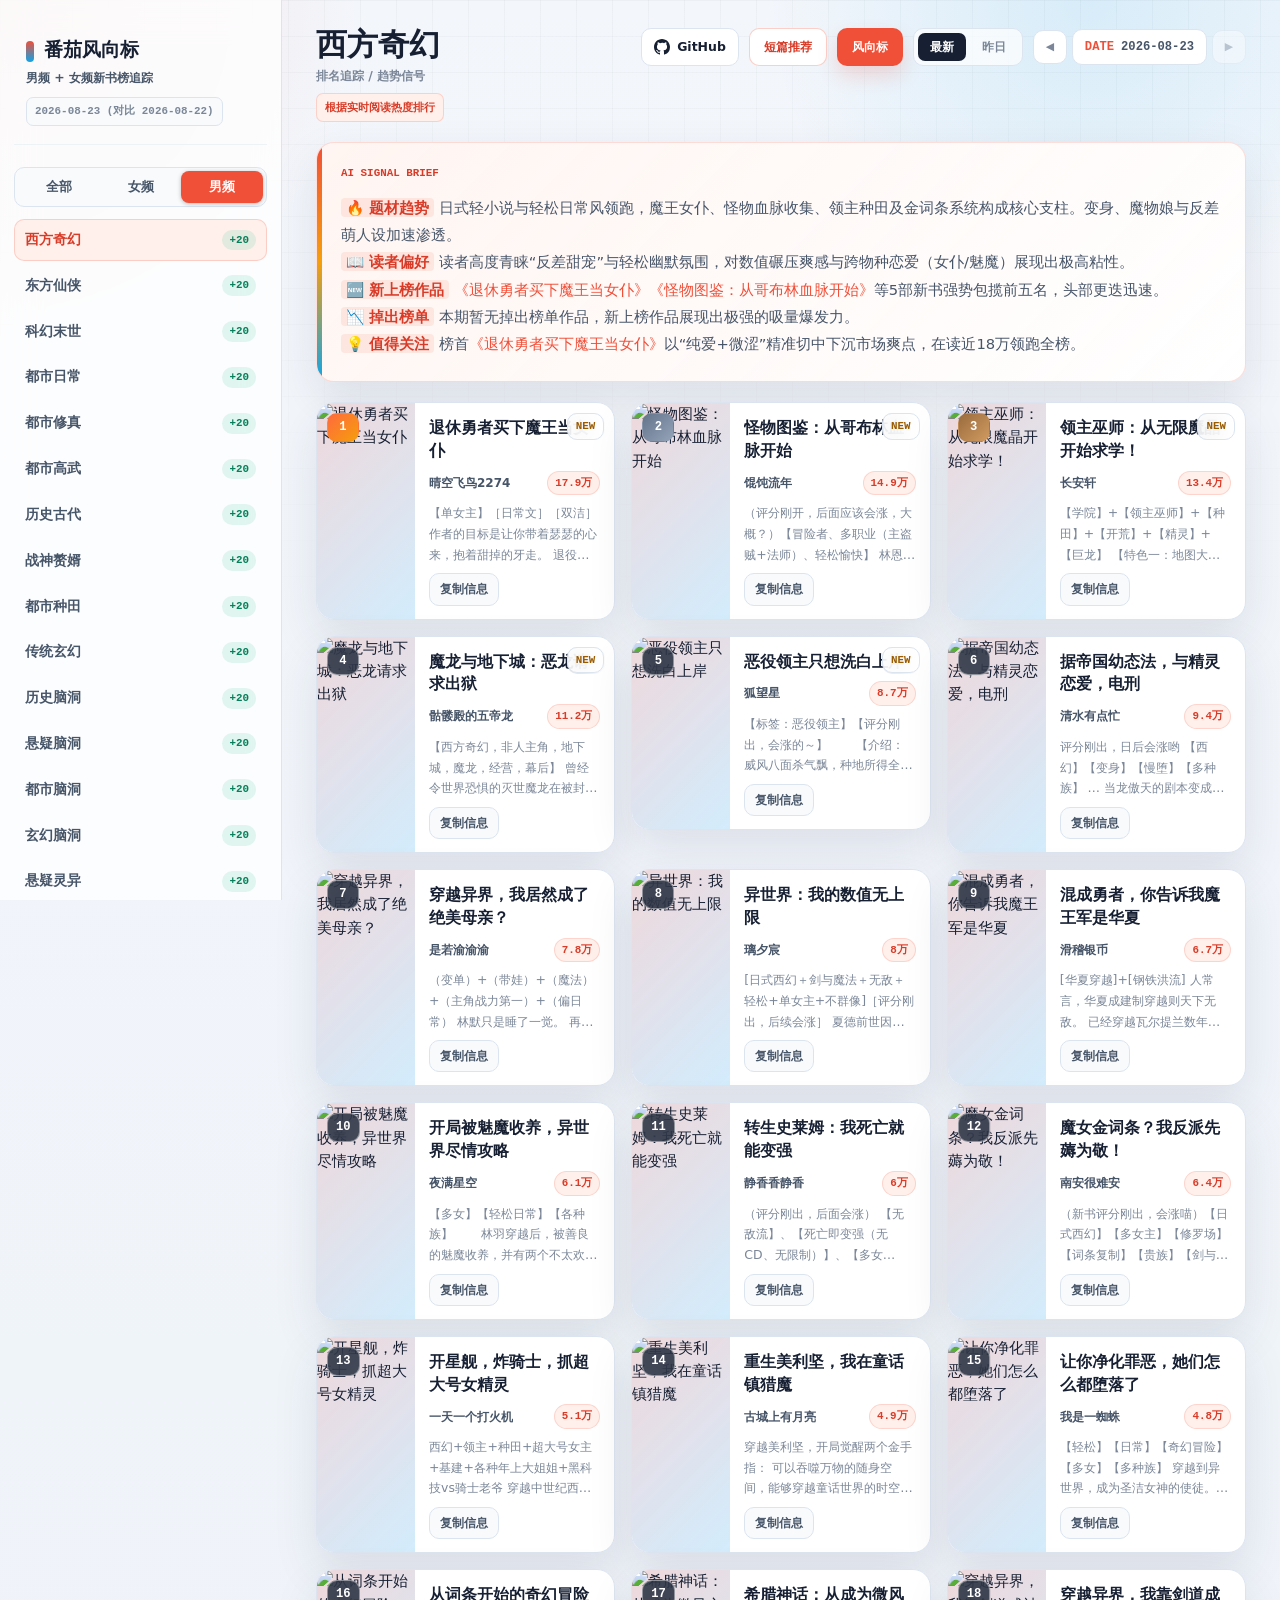
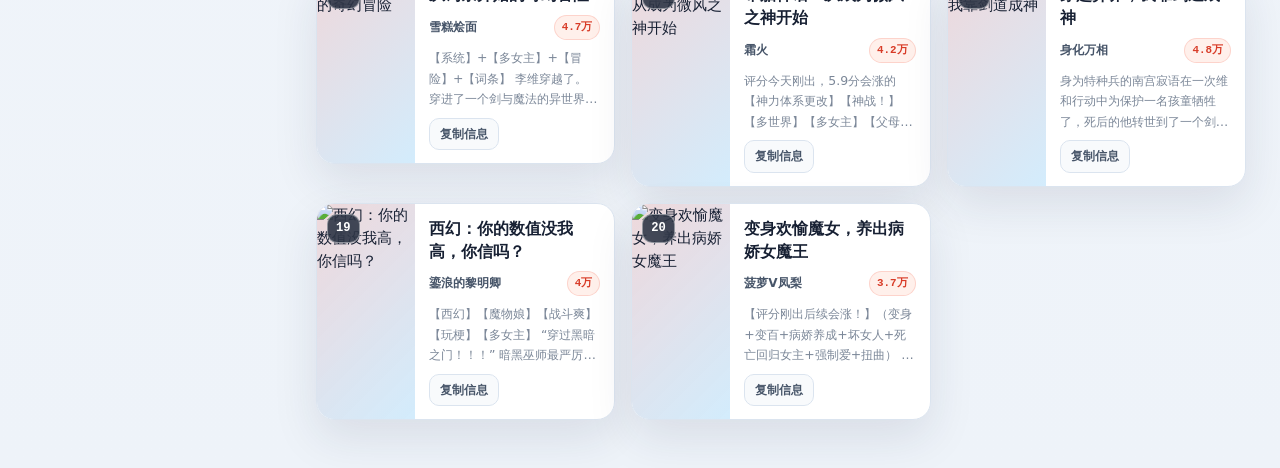
==== index.html @ 1c97d291 "feat: 默认显示男频 + 短篇代理模板 - app.js/trend.js 默认频道从'all'改为'male' - index.html/trend.html 频道按钮默认选中男频 - shor" ====
<!DOCTYPE html>
<html lang="zh-CN">
<head>
    <meta charset="UTF-8">
    <meta name="viewport" content="width=device-width, initial-scale=1.0">
    <title>番茄新书榜 · 风向标 | 每日男频+女频趋势追踪</title>
    <link rel="stylesheet" href="css/style.css">
    <meta name="description" content="番茄小说男频+女频新书榜趋势分析与风向标">
</head>
<body>
    <div class="app-container">
        <!-- 侧边栏 -->
        <aside class="sidebar" id="sidebar">
            <div class="sidebar-header">
                <h1>番茄风向标</h1>
                <p class="sidebar-subtitle">男频 + 女频新书榜追踪</p>
                <p id="update-date" class="update-date">加载中...</p>
            </div>
            <div class="channel-switcher" id="channel-switcher">
                <button class="channel-btn" data-channel="all">全部</button>
                <button class="channel-btn" data-channel="female">女频</button>
                <button class="channel-btn active" data-channel="male">男频</button>
            </div>
            <nav class="category-nav">
                <ul id="category-list">
                    <li class="loading-item">加载中...</li>
                </ul>
            </nav>
        </aside>

        <!-- 主内容区 -->
        <main class="main-content">
            <header class="main-header">
                <button class="mobile-menu-btn" id="mobile-menu-btn" aria-label="菜单">☰</button>
                <div class="header-left">
                    <h2 id="current-category-title">全部分类</h2>
                    <span class="ranking-basis-tag">根据实时阅读热度排行</span>
                </div>
                <div class="header-right">
                    <a class="github-link-btn" href="https://github.com/wen1701/FanqieRankTracker" target="_blank" rel="noopener noreferrer" aria-label="打开 GitHub 仓库">
                        <svg viewBox="0 0 16 16" aria-hidden="true" focusable="false">
                            <path d="M8 0C3.58 0 0 3.58 0 8c0 3.54 2.29 6.53 5.47 7.59.4.07.55-.17.55-.38 0-.19-.01-.82-.01-1.49-2.01.37-2.53-.49-2.69-.94-.09-.23-.48-.94-.82-1.13-.28-.15-.68-.52-.01-.53.63-.01 1.08.58 1.23.82.72 1.21 1.87.87 2.33.66.07-.52.28-.87.51-1.07-1.78-.2-3.64-.89-3.64-3.95 0-.87.31-1.59.82-2.15-.08-.2-.36-1.02.08-2.12 0 0 .67-.21 2.2.82A7.65 7.65 0 0 1 8 3.87c.68 0 1.36.09 2 .26 1.53-1.04 2.2-.82 2.2-.82.44 1.1.16 1.92.08 2.12.51.56.82 1.27.82 2.15 0 3.07-1.87 3.75-3.65 3.95.29.25.54.73.54 1.48 0 1.07-.01 1.93-.01 2.2 0 .21.15.46.55.38A8.013 8.013 0 0 0 16 8c0-4.42-3.58-8-8-8Z"/>
                        </svg>
                        <span>GitHub</span>
                    </a>
                    <a class="shorts-link-btn" href="shorts.html">短篇推荐</a>
                    <a class="trend-link-btn" href="trend.html">风向标</a>
                    <div class="date-presets" id="date-presets">
                        <button class="preset-btn active" data-preset="latest">最新</button>
                        <button class="preset-btn" data-preset="yesterday">昨日</button>
                    </div>
                    <div class="date-picker-wrap">
                        <button class="date-nav-btn" id="date-prev" aria-label="前一天" title="前一天">◀</button>
                        <button class="date-picker-btn" id="date-picker-btn">
                            <span class="date-icon">DATE</span>
                            <span id="date-display">加载中...</span>
                        </button>
                        <button class="date-nav-btn" id="date-next" aria-label="后一天" title="后一天">▶</button>
                        <input type="date" id="date-input" class="date-input-hidden">
                    </div>
                </div>
            </header>

            <!-- 风向标区域 -->
            <section class="trend-panel" id="trend-panel">
                <div class="trend-ai" id="trend-ai">
                    <div class="ai-label">AI Signal Brief</div>
                    <div class="ai-content" id="ai-content"></div>
                </div>
            </section>

            <!-- 书籍瀑布流 -->
            <section class="books-waterfall" id="books-waterfall">
                <!-- 书籍卡片由 JS 动态渲染 -->
            </section>
        </main>
    </div>

    <script src="js/app.js"></script>
</body>
</html>
---- css/style.css ----
/* ============================================================
   Fanqie Rank Tracker - Tomato Signal Dashboard
   Based on Open Design "dashboard": compact cards, cool surfaces,
   status-first information design. Adapted with Fanqie tomato red
   and readable Chinese data typography.
   ============================================================ */

:root {
    --bg: #f3f6fb;
    --bg-strong: #e8eef7;
    --surface: #ffffff;
    --surface-soft: #f8fafc;
    --surface-tint: #fff4f0;
    --surface-cool: #eef6ff;
    --panel: rgba(255, 255, 255, 0.86);
    --panel-solid: #ffffff;
    --border: #dbe4ef;
    --border-soft: #edf2f7;
    --border-strong: #c8d4e3;

    --text-primary: #172033;
    --text-secondary: #475569;
    --text-muted: #7b8798;
    --text-faint: #a8b3c3;

    --accent: #f04f38;
    --accent-strong: #d83b27;
    --accent-soft: rgba(240, 79, 56, 0.1);
    --accent-wash: #fff0eb;
    --accent-on: #ffffff;

    --info: #0ea5e9;
    --info-soft: rgba(14, 165, 233, 0.1);
    --green: #10b981;
    --green-soft: rgba(16, 185, 129, 0.12);
    --red: #ef4444;
    --red-soft: rgba(239, 68, 68, 0.1);
    --amber: #f59e0b;
    --amber-soft: rgba(245, 158, 11, 0.13);
    --purple: #7c3aed;

    --shadow-card: 0 18px 46px rgba(25, 39, 64, 0.1);
    --shadow-hover: 0 22px 54px rgba(25, 39, 64, 0.16);
    --ring: 0 0 0 4px rgba(240, 79, 56, 0.14);

    --radius-xl: 18px;
    --radius-lg: 14px;
    --radius-md: 10px;
    --radius-sm: 7px;
    --radius-pill: 999px;

    --sidebar-w: 282px;
    --font-display: Inter, "PingFang SC", "Microsoft YaHei", system-ui, sans-serif;
    --font-body: Inter, "PingFang SC", "Microsoft YaHei", system-ui, sans-serif;
    --font-mono: "IBM Plex Mono", "SFMono-Regular", Consolas, ui-monospace, monospace;
}

* {
    box-sizing: border-box;
    margin: 0;
    padding: 0;
}

html {
    color-scheme: light;
}

body {
    min-height: 100vh;
    background:
        radial-gradient(circle at top left, rgba(240, 79, 56, 0.12), transparent 360px),
        radial-gradient(circle at 85% 0, rgba(14, 165, 233, 0.12), transparent 320px),
        linear-gradient(180deg, var(--bg) 0%, #eef3f9 100%);
    color: var(--text-primary);
    font-family: var(--font-body);
    font-size: 15px;
    line-height: 1.55;
    overflow-x: hidden;
    -webkit-font-smoothing: antialiased;
    text-rendering: optimizeLegibility;
}

body::before {
    content: "";
    position: fixed;
    inset: 0;
    pointer-events: none;
    background-image:
        linear-gradient(rgba(23, 32, 51, 0.035) 1px, transparent 1px),
        linear-gradient(90deg, rgba(23, 32, 51, 0.035) 1px, transparent 1px);
    background-size: 36px 36px;
    mask-image: linear-gradient(180deg, rgba(0, 0, 0, 0.85), transparent 70%);
    z-index: -1;
}

button,
select,
input {
    font: inherit;
}

button,
a,
select {
    -webkit-tap-highlight-color: transparent;
}

button:focus-visible,
a:focus-visible,
select:focus-visible,
input:focus-visible {
    outline: none;
    box-shadow: var(--ring);
}

::selection {
    background: rgba(240, 79, 56, 0.2);
    color: var(--text-primary);
}

::-webkit-scrollbar {
    width: 10px;
    height: 10px;
}

::-webkit-scrollbar-track {
    background: transparent;
}

::-webkit-scrollbar-thumb {
    background: #cbd6e4;
    border: 3px solid transparent;
    border-radius: var(--radius-pill);
    background-clip: content-box;
}

::-webkit-scrollbar-thumb:hover {
    background: #aebbd0;
    border: 3px solid transparent;
    background-clip: content-box;
}

.app-container {
    display: flex;
    min-height: 100vh;
}

/* ===== Sidebar ===== */
.sidebar {
    width: var(--sidebar-w);
    flex-shrink: 0;
    position: sticky;
    top: 0;
    z-index: 100;
    height: 100vh;
    padding: 24px 14px;
    overflow-y: auto;
    background: rgba(255, 255, 255, 0.78);
    border-right: 1px solid var(--border);
    backdrop-filter: blur(18px);
    -webkit-backdrop-filter: blur(18px);
    transition: transform 0.22s cubic-bezier(0.2, 0, 0, 1);
}

.sidebar-header {
    margin-bottom: 22px;
    padding: 14px 12px 18px;
    border-bottom: 1px solid var(--border-soft);
}

.sidebar-header h1 {
    position: relative;
    padding-left: 18px;
    color: var(--text-primary);
    font-family: var(--font-display);
    font-size: 1.2rem;
    font-weight: 760;
    line-height: 1.2;
}

.sidebar-header h1::before {
    content: "";
    position: absolute;
    left: 0;
    top: 0.18em;
    width: 8px;
    height: 1.05em;
    border-radius: var(--radius-pill);
    background: linear-gradient(180deg, var(--accent), var(--info));
}

.sidebar-subtitle {
    margin-top: 7px;
    color: var(--text-secondary);
    font-size: 0.78rem;
    font-weight: 650;
}

.update-date {
    display: inline-flex;
    margin-top: 10px;
    padding: 5px 8px;
    border: 1px solid var(--border);
    border-radius: var(--radius-sm);
    background: var(--surface-soft);
    color: var(--text-muted);
    font-family: var(--font-mono);
    font-size: 0.68rem;
    font-weight: 650;
}

/* ========== Channel Switcher ========== */
.channel-switcher {
    display: flex;
    gap: 0;
    margin-bottom: 12px;
    padding: 3px;
    background: var(--surface-soft);
    border: 1px solid var(--border);
    border-radius: var(--radius-md);
}

.channel-switcher.channel-switcher-inline {
    margin-bottom: 0;
    flex-shrink: 0;
}

.channel-btn {
    flex: 1;
    padding: 6px 12px;
    border: none;
    background: transparent;
    color: var(--text-secondary);
    font-size: 0.8rem;
    font-weight: 600;
    cursor: pointer;
    border-radius: calc(var(--radius-md) - 2px);
    transition: background-color 0.18s ease, color 0.18s ease;
    white-space: nowrap;
}

.channel-btn:hover {
    color: var(--text-primary);
    background: var(--surface);
}

.channel-btn.active {
    background: var(--accent);
    color: #fff;
    box-shadow: 0 1px 4px rgba(0,0,0,0.25);
}

.channel-switcher-inline .channel-btn {
    flex: 0 0 auto;
    padding: 5px 10px;
}

/* ========== Channel Headers in sidebar ========== */
.category-nav li.channel-header {
    min-height: auto;
    padding: 14px 10px 4px;
    font-size: 0.68rem;
    font-weight: 700;
    text-transform: uppercase;
    letter-spacing: 0.08em;
    color: var(--text-muted);
    cursor: default;
    border: none;
    background: transparent;
}

.category-nav li.channel-header:hover {
    background: transparent;
    color: var(--text-muted);
}

.category-nav ul {
    list-style: none;
}

.category-nav li {
    min-height: 38px;
    margin-bottom: 4px;
    padding: 9px 10px;
    border: 1px solid transparent;
    border-radius: var(--radius-md);
    color: var(--text-secondary);
    cursor: pointer;
    display: flex;
    align-items: center;
    justify-content: space-between;
    gap: 8px;
    font-size: 0.88rem;
    font-weight: 620;
    transition:
        background-color 0.18s ease,
        border-color 0.18s ease,
        color 0.18s ease,
        transform 0.18s ease;
}

.category-nav li:hover {
    background: var(--surface-soft);
    border-color: var(--border);
    color: var(--text-primary);
    transform: translateX(2px);
}

.category-nav li.active {
    background: var(--accent-wash);
    border-color: rgba(240, 79, 56, 0.22);
    color: var(--accent-strong);
}

.cat-badge {
    min-width: 28px;
    padding: 2px 7px;
    border-radius: var(--radius-pill);
    font-family: var(--font-mono);
    font-size: 0.68rem;
    font-weight: 760;
    text-align: center;
}

.cat-badge.new {
    background: var(--green-soft);
    color: #087f5b;
}

/* ===== Main Layout ===== */
.main-content {
    flex: 1;
    min-width: 0;
    padding: 28px 34px 48px;
}

.main-header {
    display: flex;
    align-items: flex-start;
    justify-content: space-between;
    gap: 20px;
    margin-bottom: 20px;
}

.header-left {
    flex-shrink: 0;
    min-width: 0;
}

.main-header h2 {
    color: var(--text-primary);
    font-family: var(--font-display);
    font-size: clamp(1.65rem, 2.4vw, 2.35rem);
    font-weight: 780;
    line-height: 1.08;
    letter-spacing: 0;
}

.main-header h2::after {
    content: "排名追踪 / 趋势信号";
    display: block;
    margin-top: 8px;
    color: var(--text-muted);
    font-family: var(--font-body);
    font-size: 0.78rem;
    font-weight: 650;
}

.ranking-basis-tag {
    display: inline-flex;
    margin-top: 10px;
    padding: 5px 8px;
    border: 1px solid rgba(240, 79, 56, 0.2);
    border-radius: var(--radius-sm);
    background: var(--accent-wash);
    color: var(--accent-strong);
    font-size: 0.7rem;
    font-weight: 720;
}

.header-right {
    display: flex;
    align-items: center;
    justify-content: flex-end;
    flex-wrap: wrap;
    gap: 10px;
}

.github-link-btn,
.shorts-link-btn,
.trend-link-btn,
.preset-btn,
.date-picker-btn,
.date-nav-btn,
.mobile-menu-btn,
.range-btn,
.category-chip,
.back-link,
.source-link-btn,
.hot-type-row,
.book-copy-btn {
    transition:
        background-color 0.18s ease,
        border-color 0.18s ease,
        color 0.18s ease,
        box-shadow 0.18s ease,
        transform 0.18s ease;
}

.github-link-btn {
    min-height: 36px;
    padding: 8px 12px;
    border: 1px solid var(--border);
    border-radius: var(--radius-md);
    background: var(--surface);
    color: var(--text-primary);
    display: inline-flex;
    align-items: center;
    justify-content: center;
    gap: 7px;
    font-size: 0.78rem;
    font-weight: 760;
    text-decoration: none;
    white-space: nowrap;
}

.github-link-btn svg {
    width: 16px;
    height: 16px;
    fill: currentColor;
    flex: 0 0 auto;
}

.github-link-btn:hover {
    border-color: var(--text-primary);
    background: var(--text-primary);
    color: #ffffff;
    transform: translateY(-1px);
}

.shorts-link-btn {
    min-height: 36px;
    padding: 8px 14px;
    border: 1px solid rgba(240, 79, 56, 0.28);
    border-radius: var(--radius-md);
    background: var(--surface);
    color: var(--accent-strong);
    display: inline-flex;
    align-items: center;
    justify-content: center;
    font-size: 0.78rem;
    font-weight: 760;
    text-decoration: none;
    white-space: nowrap;
}

.shorts-link-btn:hover {
    border-color: var(--accent);
    background: var(--accent-wash);
    transform: translateY(-1px);
}

.trend-link-btn {
    min-height: 36px;
    padding: 8px 14px;
    border: 1px solid rgba(240, 79, 56, 0.24);
    border-radius: var(--radius-md);
    background: var(--accent);
    color: var(--accent-on);
    display: inline-flex;
    align-items: center;
    justify-content: center;
    font-size: 0.78rem;
    font-weight: 760;
    text-decoration: none;
    white-space: nowrap;
    box-shadow: 0 10px 20px rgba(240, 79, 56, 0.18);
}

.trend-link-btn:hover {
    background: var(--accent-strong);
    transform: translateY(-1px);
}

.date-presets,
.trend-range {
    display: inline-flex;
    gap: 4px;
    padding: 4px;
    border: 1px solid var(--border);
    border-radius: var(--radius-md);
    background: rgba(255, 255, 255, 0.7);
}

.preset-btn,
.range-btn {
    height: 28px;
    padding: 0 12px;
    border: 0;
    border-radius: var(--radius-sm);
    background: transparent;
    color: var(--text-muted);
    cursor: pointer;
    font-size: 0.75rem;
    font-weight: 720;
    white-space: nowrap;
}

.preset-btn:hover,
.range-btn:hover {
    background: var(--surface-soft);
    color: var(--text-primary);
}

.preset-btn.active,
.range-btn.active {
    background: var(--text-primary);
    color: #ffffff;
}

.date-picker-wrap {
    display: inline-flex;
    align-items: center;
    gap: 5px;
    position: relative;
}

.date-picker-btn {
    min-height: 36px;
    padding: 8px 12px;
    border: 1px solid var(--border);
    border-radius: var(--radius-md);
    background: var(--surface);
    color: var(--text-secondary);
    cursor: pointer;
    display: inline-flex;
    align-items: center;
    gap: 7px;
    font-family: var(--font-mono);
    font-size: 0.76rem;
    font-weight: 650;
    white-space: nowrap;
}

.date-picker-btn:hover {
    border-color: rgba(240, 79, 56, 0.28);
    color: var(--accent-strong);
}

.date-picker-btn .date-icon {
    color: var(--accent);
    font-size: 0.76rem;
}

.date-nav-btn {
    width: 34px;
    height: 34px;
    border: 1px solid var(--border);
    border-radius: var(--radius-md);
    background: var(--surface);
    color: var(--text-muted);
    cursor: pointer;
    display: inline-flex;
    align-items: center;
    justify-content: center;
    font-size: 0.68rem;
}

.date-nav-btn:hover:not(:disabled) {
    border-color: var(--accent);
    color: var(--accent-strong);
    transform: translateY(-1px);
}

.date-nav-btn:disabled {
    opacity: 0.42;
    cursor: not-allowed;
}

.date-picker-btn.is-historical {
    background: var(--accent-wash);
    border-color: rgba(240, 79, 56, 0.28);
    color: var(--accent-strong);
}

.date-input-hidden {
    position: absolute;
    top: 100%;
    right: 0;
    width: 0;
    height: 0;
    border: 0;
    opacity: 0;
    pointer-events: none;
}

.mobile-menu-btn {
    display: none;
    width: 38px;
    height: 38px;
    border: 1px solid var(--border);
    border-radius: var(--radius-md);
    background: var(--surface);
    color: var(--text-primary);
    cursor: pointer;
    font-size: 1rem;
}

.mobile-menu-btn:hover {
    border-color: var(--accent);
    color: var(--accent);
}

/* ===== Trend Panel ===== */
.trend-panel {
    display: grid;
    grid-template-columns: 1fr;
    margin-bottom: 20px;
}

.trend-ai {
    position: relative;
    min-height: 160px;
    padding: 22px 24px 24px;
    border: 1px solid rgba(240, 79, 56, 0.18);
    border-radius: var(--radius-xl);
    background:
        linear-gradient(135deg, rgba(255, 244, 240, 0.9), rgba(255, 255, 255, 0.96)),
        var(--surface);
    box-shadow: var(--shadow-card);
    overflow: hidden;
}

.trend-ai::before {
    content: "";
    position: absolute;
    inset: 0 auto 0 0;
    width: 5px;
    background: linear-gradient(180deg, var(--accent), var(--amber), var(--info));
}

.ai-label,
.panel-kicker,
.back-link {
    color: var(--accent-strong);
    font-family: var(--font-mono);
    font-size: 0.68rem;
    font-weight: 760;
    letter-spacing: 0;
    text-transform: uppercase;
}

.ai-label {
    margin-bottom: 12px;
}

.ai-content {
    color: var(--text-secondary);
    font-size: 0.92rem;
    line-height: 1.85;
    white-space: pre-wrap;
    user-select: text;
}

.ai-content strong,
.summary-item strong {
    padding: 1px 5px;
    border-radius: 4px;
    background: var(--accent-soft);
    color: var(--accent-strong);
    font-weight: 760;
}

.ai-content em {
    color: #087f5b;
    font-style: normal;
    font-weight: 720;
}

.ai-content .cursor {
    display: inline-block;
    width: 2px;
    height: 1.05em;
    margin-left: 2px;
    background: var(--accent);
    vertical-align: text-bottom;
    animation: blink 0.8s steps(1) infinite;
}

@keyframes blink {
    0%, 100% { opacity: 1; }
    50% { opacity: 0; }
}

.ai-loading,
.muted-line {
    color: var(--text-muted);
    font-size: 0.86rem;
}

/* ===== Book Grid ===== */
.books-waterfall {
    display: grid;
    grid-template-columns: repeat(auto-fill, minmax(292px, 1fr));
    gap: 16px;
    align-items: start;
}

.book-card {
    position: relative;
    display: grid;
    grid-template-columns: 98px minmax(0, 1fr);
    min-height: 188px;
    overflow: hidden;
    border: 1px solid var(--border);
    border-radius: var(--radius-xl);
    background: var(--surface);
    color: inherit;
    text-decoration: none;
    box-shadow: var(--shadow-card);
    user-select: text;
    -webkit-user-select: text;
    transition:
        border-color 0.2s ease,
        box-shadow 0.2s ease,
        transform 0.2s ease;
}

.book-card:hover {
    border-color: rgba(240, 79, 56, 0.3);
    box-shadow: var(--shadow-hover);
    transform: translateY(-3px);
}

.book-cover {
    min-height: 188px;
    background:
        linear-gradient(135deg, rgba(240, 79, 56, 0.18), rgba(14, 165, 233, 0.12)),
        var(--surface-cool);
    overflow: hidden;
    position: relative;
}

.book-cover img {
    width: 100%;
    height: 100%;
    min-height: 188px;
    object-fit: cover;
    display: block;
    transition: transform 0.5s ease;
}

.book-card:hover .book-cover img {
    transform: scale(1.04);
}

.no-cover {
    height: 100%;
    min-height: 188px;
    padding: 12px;
    color: var(--text-muted);
    display: flex;
    align-items: center;
    justify-content: center;
    font-size: 0.78rem;
    text-align: center;
}

.book-info {
    min-width: 0;
    padding: 14px 14px 13px;
    display: flex;
    flex-direction: column;
    gap: 8px;
}

.book-title {
    color: var(--text-primary);
    display: -webkit-box;
    overflow: hidden;
    font-family: var(--font-display);
    font-size: 0.98rem;
    font-weight: 760;
    letter-spacing: 0;
    line-height: 1.45;
    -webkit-box-orient: vertical;
    -webkit-line-clamp: 2;
}

.book-meta {
    display: flex;
    align-items: center;
    justify-content: space-between;
    gap: 8px;
    color: var(--text-muted);
    font-size: 0.75rem;
}

.book-author {
    min-width: 0;
    overflow: hidden;
    color: var(--text-secondary);
    font-weight: 650;
    text-overflow: ellipsis;
    white-space: nowrap;
}

.book-reads {
    flex-shrink: 0;
    padding: 3px 7px;
    border: 1px solid rgba(240, 79, 56, 0.18);
    border-radius: var(--radius-pill);
    background: var(--accent-wash);
    color: var(--accent-strong);
    font-family: var(--font-mono);
    font-size: 0.68rem;
    font-weight: 700;
}

.book-intro {
    color: var(--text-muted);
    display: -webkit-box;
    overflow: hidden;
    font-size: 0.78rem;
    line-height: 1.65;
    -webkit-box-orient: vertical;
    -webkit-line-clamp: 3;
}

.book-rank {
    position: absolute;
    left: 10px;
    top: 10px;
    z-index: 10;
    min-width: 32px;
    padding: 4px 8px;
    border: 1px solid rgba(255, 255, 255, 0.42);
    border-radius: var(--radius-md);
    background: rgba(23, 32, 51, 0.78);
    color: #ffffff;
    font-family: var(--font-mono);
    font-size: 0.76rem;
    font-weight: 800;
    text-align: center;
    backdrop-filter: blur(10px);
    -webkit-backdrop-filter: blur(10px);
}

.rank-1 {
    background: linear-gradient(135deg, #ff6a3d, #f59e0b);
    border-color: transparent;
}

.rank-2 {
    background: linear-gradient(135deg, #64748b, #94a3b8);
    border-color: transparent;
}

.rank-3 {
    background: linear-gradient(135deg, #9a6b3d, #d19b61);
    border-color: transparent;
}

.book-change {
    position: absolute;
    right: 10px;
    top: 10px;
    z-index: 10;
    padding: 4px 8px;
    border-radius: var(--radius-md);
    background: rgba(255, 255, 255, 0.86);
    border: 1px solid var(--border);
    font-family: var(--font-mono);
    font-size: 0.68rem;
    font-weight: 800;
    backdrop-filter: blur(10px);
    -webkit-backdrop-filter: blur(10px);
}

.book-change.up {
    color: #087f5b;
}

.book-change.down {
    color: #b91c1c;
}

.book-change.new {
    color: #9a5b00;
}

.book-copy-btn {
    width: max-content;
    max-width: 100%;
    margin-top: auto;
    padding: 6px 10px;
    border: 1px solid var(--border);
    border-radius: var(--radius-md);
    background: var(--surface-soft);
    color: var(--text-secondary);
    cursor: pointer;
    font-size: 0.74rem;
    font-weight: 720;
    white-space: nowrap;
}

.book-copy-btn:hover {
    border-color: rgba(240, 79, 56, 0.28);
    background: var(--accent-wash);
    color: var(--accent-strong);
    transform: translateY(-1px);
}

.book-copy-btn.copied {
    border-color: rgba(16, 185, 129, 0.24);
    background: var(--green-soft);
    color: #087f5b;
}

.empty-state {
    grid-column: 1 / -1;
    padding: 56px 20px;
    border: 1px dashed var(--border-strong);
    border-radius: var(--radius-xl);
    background: rgba(255, 255, 255, 0.72);
    color: var(--text-secondary);
    text-align: center;
}

.empty-state p {
    margin-bottom: 6px;
    font-size: 1rem;
    font-weight: 720;
}

.empty-state .empty-hint {
    color: var(--text-muted);
    font-size: 0.84rem;
    font-weight: 500;
}

/* ===== Book Detail Page ===== */
.book-page {
    min-height: 100vh;
}

.book-shell {
    width: min(1120px, calc(100% - 48px));
    margin: 0 auto;
    padding: 28px 0 56px;
}

.book-topbar {
    margin-bottom: 16px;
    display: flex;
    align-items: center;
    justify-content: space-between;
    gap: 12px;
}

.book-detail-page {
    display: grid;
    gap: 16px;
}

.book-loading,
.book-empty-state {
    padding: 42px 24px;
    border: 1px solid var(--border);
    border-radius: var(--radius-xl);
    background: var(--panel-solid);
    color: var(--text-secondary);
    box-shadow: var(--shadow-card);
    text-align: center;
}

.book-empty-state p {
    margin-bottom: 14px;
    font-weight: 720;
}

.book-detail-hero {
    padding: 22px;
    border: 1px solid var(--border);
    border-radius: var(--radius-xl);
    background:
        linear-gradient(135deg, rgba(255, 244, 240, 0.88), rgba(255, 255, 255, 0.95)),
        var(--surface);
    box-shadow: var(--shadow-card);
    display: grid;
    grid-template-columns: 180px minmax(0, 1fr);
    gap: 22px;
}

.detail-cover {
    min-height: 256px;
    overflow: hidden;
    border-radius: var(--radius-lg);
    background:
        linear-gradient(135deg, rgba(240, 79, 56, 0.18), rgba(14, 165, 233, 0.12)),
        var(--surface-cool);
}

.detail-cover img {
    width: 100%;
    height: 100%;
    min-height: 256px;
    object-fit: cover;
    display: block;
}

.detail-main {
    min-width: 0;
    display: flex;
    flex-direction: column;
    align-items: flex-start;
}

.detail-main h1 {
    margin-bottom: 8px;
    color: var(--text-primary);
    font-family: var(--font-display);
    font-size: clamp(1.7rem, 3vw, 2.6rem);
    font-weight: 800;
    line-height: 1.12;
}

.detail-author {
    color: var(--text-secondary);
    font-size: 0.9rem;
    font-weight: 650;
}

.detail-stats {
    width: 100%;
    margin: 18px 0;
    display: grid;
    grid-template-columns: repeat(3, minmax(0, 1fr));
    gap: 10px;
}

.detail-stats span {
    min-width: 0;
    padding: 12px;
    border: 1px solid var(--border-soft);
    border-radius: var(--radius-md);
    background: rgba(255, 255, 255, 0.7);
}

.detail-stats strong,
.detail-stats small {
    display: block;
}

.detail-stats strong {
    color: var(--accent-strong);
    font-family: var(--font-mono);
    font-size: 1rem;
    font-weight: 800;
}

.detail-stats small {
    margin-top: 4px;
    color: var(--text-muted);
    font-size: 0.72rem;
    font-weight: 700;
}

.detail-intro {
    color: var(--text-secondary);
    font-size: 0.92rem;
    line-height: 1.9;
}

.source-link-btn {
    min-height: 38px;
    padding: 9px 14px;
    border: 1px solid rgba(240, 79, 56, 0.24);
    border-radius: var(--radius-md);
    background: var(--accent);
    color: var(--accent-on);
    display: inline-flex;
    align-items: center;
    justify-content: center;
    font-size: 0.82rem;
    font-weight: 760;
    text-decoration: none;
    white-space: nowrap;
    box-shadow: 0 10px 20px rgba(240, 79, 56, 0.18);
}

.detail-actions {
    margin-top: 18px;
    display: flex;
    flex-wrap: wrap;
    gap: 10px;
}

.detail-actions .book-copy-btn {
    min-height: 38px;
    margin-top: 0;
}

.source-link-btn:hover {
    background: var(--accent-strong);
    transform: translateY(-1px);
}

.book-detail-grid {
    display: grid;
    grid-template-columns: minmax(0, 1.4fr) minmax(280px, 0.8fr);
    gap: 16px;
}

.detail-panel {
    padding: 18px;
    border: 1px solid var(--border);
    border-radius: var(--radius-xl);
    background: var(--panel-solid);
    box-shadow: var(--shadow-card);
}

.detail-panel h2 {
    margin-bottom: 14px;
    color: var(--text-primary);
    font-size: 1.18rem;
    font-weight: 760;
}

.reads-chart-wrap {
    width: 100%;
    overflow-x: auto;
}

.reads-chart-frame {
    position: relative;
    min-width: 620px;
}

.reads-chart {
    display: block;
    width: 100%;
    height: auto;
}

.chart-grid {
    stroke: rgba(219, 228, 239, 0.72);
    stroke-width: 1;
}

.chart-axis-base {
    stroke: var(--border-strong);
    stroke-width: 1;
}

.chart-axis-label,
.chart-date-label {
    fill: var(--text-muted);
    font-family: var(--font-mono);
    font-size: 0.68rem;
    font-weight: 650;
}

.reads-line {
    fill: none;
    stroke: var(--accent);
    stroke-width: 2.4;
    stroke-linecap: round;
    stroke-linejoin: round;
}

.chart-hover-line {
    opacity: 0;
    stroke: var(--border-strong);
    stroke-dasharray: 4 4;
    stroke-width: 1;
}

.chart-hover-line.show {
    opacity: 1;
}

.reads-hover-point {
    opacity: 0;
    fill: var(--accent);
    stroke: #ffffff;
    stroke-width: 2.4;
}

.reads-hover-point.show {
    opacity: 1;
}

.chart-hit-area {
    fill: transparent;
    cursor: crosshair;
    pointer-events: all;
}

.reads-tooltip {
    position: absolute;
    z-index: 5;
    min-width: 178px;
    padding: 14px 16px;
    border: 1px solid var(--border-soft);
    border-radius: var(--radius-sm);
    background: var(--surface);
    box-shadow: var(--shadow-card);
    color: var(--text-secondary);
    pointer-events: none;
}

.reads-tooltip time {
    display: block;
    margin-bottom: 10px;
    padding-bottom: 10px;
    border-bottom: 1px solid var(--border-soft);
    color: var(--text-muted);
    font-family: var(--font-mono);
    font-size: 0.74rem;
    font-weight: 650;
}

.reads-tooltip div {
    display: grid;
    grid-template-columns: auto 1fr auto;
    align-items: center;
    gap: 8px;
    font-size: 0.8rem;
}

.reads-tooltip i {
    width: 7px;
    height: 7px;
    border-radius: var(--radius-pill);
    background: var(--accent);
}

.reads-tooltip strong {
    color: var(--text-primary);
    font-family: var(--font-mono);
    font-size: 0.78rem;
    font-weight: 800;
}

.book-history-list {
    display: flex;
    flex-direction: column;
}

.book-history-row {
    padding: 10px 0;
    border-bottom: 1px solid var(--border-soft);
    display: grid;
    grid-template-columns: minmax(76px, auto) minmax(0, 1fr) auto;
    align-items: center;
    gap: 10px;
}

.book-history-row:last-child {
    border-bottom: 0;
}

.book-history-row time {
    color: var(--accent-strong);
    font-family: var(--font-mono);
    font-size: 0.72rem;
    font-weight: 760;
}

.book-history-row strong {
    min-width: 0;
    overflow: hidden;
    color: var(--text-primary);
    font-size: 0.82rem;
    font-weight: 720;
    text-overflow: ellipsis;
    white-space: nowrap;
}

.book-history-row span {
    color: #087f5b;
    font-family: var(--font-mono);
    font-size: 0.74rem;
    font-weight: 800;
}

.copy-toast {
    position: fixed;
    left: 50%;
    bottom: 28px;
    z-index: 9999;
    padding: 10px 18px;
    border: 1px solid rgba(16, 185, 129, 0.22);
    border-radius: var(--radius-pill);
    background: rgba(255, 255, 255, 0.92);
    box-shadow: var(--shadow-card);
    color: #087f5b;
    font-size: 0.8rem;
    font-weight: 720;
    opacity: 0;
    pointer-events: none;
    transform: translateX(-50%) translateY(16px);
    transition: all 0.22s ease;
}

.copy-toast.show {
    opacity: 1;
    transform: translateX(-50%) translateY(0);
}

/* ===== Short Recommendations Page ===== */
.short-page {
    --short-bg: #eef3f9;
    --short-grid: rgba(23, 32, 51, 0.032);
    min-height: 100dvh;
    background:
        radial-gradient(circle at 12% -8%, rgba(240, 79, 56, 0.15), transparent 360px),
        radial-gradient(circle at 92% 2%, rgba(14, 165, 233, 0.1), transparent 340px),
        var(--short-bg);
}

.short-page::before {
    background-image:
        linear-gradient(var(--short-grid) 1px, transparent 1px),
        linear-gradient(90deg, var(--short-grid) 1px, transparent 1px);
}

.short-shell {
    width: min(100% - 48px, 1280px);
    margin: 0 auto;
    padding: 28px 0 64px;
}

.short-topbar {
    display: grid;
    grid-template-columns: minmax(0, 1fr) auto;
    align-items: end;
    gap: 28px;
    margin-bottom: 20px;
}

.short-nav {
    display: flex;
    align-items: center;
    flex-wrap: wrap;
    gap: 8px;
    margin-bottom: 18px;
}

.short-heading h1 {
    max-width: 680px;
    font-family: var(--font-display);
    font-size: clamp(2.15rem, 5vw, 4.6rem);
    font-weight: 800;
    letter-spacing: -0.045em;
    line-height: 0.98;
}

.short-heading > p {
    max-width: 46ch;
    margin-top: 12px;
    color: var(--text-secondary);
    font-size: 0.94rem;
}

.short-dataset {
    min-width: 176px;
    padding: 18px;
    border: 1px solid var(--border);
    border-radius: var(--radius-xl);
    background: var(--surface);
    box-shadow: var(--shadow-card);
    display: grid;
    grid-template-columns: auto 1fr;
    align-items: baseline;
    column-gap: 8px;
}

.short-dataset strong {
    color: var(--accent-strong);
    font-family: var(--font-mono);
    font-size: 2rem;
    font-weight: 800;
    line-height: 1;
}

.short-dataset span {
    color: var(--text-secondary);
    font-size: 0.78rem;
    font-weight: 720;
}

.short-dataset small {
    grid-column: 1 / -1;
    margin-top: 9px;
    color: var(--text-muted);
    font-family: var(--font-mono);
    font-size: 0.66rem;
}

.short-filter-panel {
    padding: 18px;
    border: 1px solid var(--border);
    border-radius: var(--radius-xl);
    background: rgba(255, 255, 255, 0.8);
    box-shadow: var(--shadow-card);
    backdrop-filter: blur(16px);
    -webkit-backdrop-filter: blur(16px);
}

.short-filter-copy {
    display: grid;
    grid-template-columns: minmax(0, 1fr) minmax(260px, 360px);
    align-items: end;
    gap: 24px;
    margin-bottom: 14px;
}

.short-filter-copy h2 {
    font-size: 1.08rem;
    font-weight: 780;
}

.short-filter-copy p {
    margin-top: 4px;
    color: var(--text-muted);
    font-size: 0.78rem;
}

.short-search {
    display: grid;
    gap: 6px;
}

.short-search span {
    color: var(--text-secondary);
    font-size: 0.72rem;
    font-weight: 720;
}

.short-search input {
    width: 100%;
    min-height: 42px;
    padding: 9px 12px;
    border: 1px solid var(--border-strong);
    border-radius: var(--radius-md);
    background: var(--surface);
    color: var(--text-primary);
}

.short-search input::placeholder {
    color: var(--text-muted);
}

.short-tag-grid {
    max-height: 220px;
    padding-right: 4px;
    overflow-y: auto;
    display: grid;
    grid-template-columns: repeat(7, minmax(0, 1fr));
    gap: 7px;
}

.short-tag-btn {
    min-width: 0;
    min-height: 38px;
    padding: 7px 9px;
    border: 1px solid var(--border-soft);
    border-radius: var(--radius-sm);
    background: var(--surface-soft);
    color: var(--text-secondary);
    cursor: pointer;
    display: flex;
    align-items: center;
    justify-content: flex-start;
    gap: 6px;
    font-size: 0.76rem;
    font-weight: 680;
    text-align: left;
    transition:
        background-color 0.18s ease,
        border-color 0.18s ease,
        color 0.18s ease,
        transform 0.18s ease;
}

.short-tag-btn span {
    overflow: hidden;
    text-overflow: ellipsis;
    white-space: nowrap;
}

.short-tag-btn small {
    color: var(--text-faint);
    font-family: var(--font-mono);
    font-size: 0.62rem;
}

.short-tag-btn:hover {
    border-color: rgba(240, 79, 56, 0.25);
    background: var(--accent-wash);
    color: var(--accent-strong);
    transform: translateY(-1px);
}

.short-tag-btn.active {
    border-color: var(--accent);
    background: var(--accent);
    color: var(--accent-on);
}

.short-tag-btn.active small {
    color: rgba(255, 255, 255, 0.78);
}

.short-tag-empty {
    grid-column: 1 / -1;
    padding: 18px 4px;
    color: var(--text-muted);
    font-size: 0.82rem;
}

.short-feed-section {
    margin-top: 28px;
}

.short-feed-header {
    display: flex;
    align-items: end;
    justify-content: space-between;
    gap: 24px;
    margin-bottom: 14px;
}

.short-feed-label {
    display: block;
    margin-bottom: 5px;
    color: var(--accent-strong);
    font-size: 0.72rem;
    font-weight: 760;
}

.short-feed-header h2 {
    font-family: var(--font-display);
    font-size: clamp(1.65rem, 3vw, 2.45rem);
    font-weight: 800;
    line-height: 1.05;
}

.short-feed-header p {
    max-width: 38ch;
    color: var(--text-muted);
    font-size: 0.78rem;
    text-align: right;
}

.short-feed {
    display: grid;
    grid-template-columns: repeat(3, minmax(0, 1fr));
    gap: 14px;
}

.short-card {
    min-width: 0;
    min-height: 270px;
    overflow: hidden;
    border: 1px solid var(--border);
    border-radius: var(--radius-xl);
    background: var(--surface);
    box-shadow: var(--shadow-card);
    display: grid;
    grid-template-columns: 154px minmax(0, 1fr);
    transition:
        border-color 0.2s ease,
        box-shadow 0.2s ease,
        transform 0.2s ease;
}

.short-card:hover {
    border-color: rgba(240, 79, 56, 0.3);
    box-shadow: var(--shadow-hover);
    transform: translateY(-2px);
}

.short-card-featured {
    grid-column: 1 / -1;
    min-height: 360px;
    grid-template-columns: minmax(360px, 0.9fr) minmax(0, 1.25fr);
}

.short-cover {
    position: relative;
    min-height: 270px;
    overflow: hidden;
    background: var(--surface-cool);
}

.short-cover-fallback {
    position: absolute;
    inset: 0;
    padding: 24px;
    background:
        linear-gradient(150deg, rgba(240, 79, 56, 0.16), rgba(14, 165, 233, 0.12)),
        var(--surface-cool);
    color: var(--text-secondary);
    display: flex;
    align-items: center;
    justify-content: center;
    font-size: 1rem;
    font-weight: 760;
    text-align: center;
}

.short-cover img {
    position: absolute;
    inset: 0;
    width: 100%;
    height: 100%;
    object-fit: cover;
    transition: transform 0.45s cubic-bezier(0.16, 1, 0.3, 1);
}

.short-card:hover .short-cover img {
    transform: scale(1.025);
}

.short-position {
    position: absolute;
    left: 10px;
    top: 10px;
    z-index: 1;
    padding: 5px 7px;
    border: 1px solid rgba(255, 255, 255, 0.34);
    border-radius: var(--radius-sm);
    background: rgba(23, 32, 51, 0.76);
    color: #ffffff;
    font-family: var(--font-mono);
    font-size: 0.68rem;
    font-weight: 800;
    backdrop-filter: blur(8px);
    -webkit-backdrop-filter: blur(8px);
}

.short-card-body {
    min-width: 0;
    padding: 18px;
    display: flex;
    flex-direction: column;
}

.short-card-featured .short-card-body {
    padding: clamp(22px, 4vw, 44px);
    justify-content: center;
}

.short-topic-row {
    min-height: 24px;
    display: flex;
    align-items: center;
    flex-wrap: wrap;
    gap: 6px;
}

.short-topic-row span {
    padding: 3px 7px;
    border: 1px solid rgba(240, 79, 56, 0.2);
    border-radius: var(--radius-sm);
    background: var(--accent-wash);
    color: var(--accent-strong);
    font-size: 0.65rem;
    font-weight: 720;
}

.short-card h3 {
    margin-top: 10px;
    color: var(--text-primary);
    display: -webkit-box;
    overflow: hidden;
    font-family: var(--font-display);
    font-size: 1.06rem;
    font-weight: 780;
    line-height: 1.4;
    -webkit-box-orient: vertical;
    -webkit-line-clamp: 2;
}

.short-card-featured h3 {
    max-width: 18ch;
    font-size: clamp(1.65rem, 3.2vw, 2.65rem);
    line-height: 1.16;
    -webkit-line-clamp: 3;
}

.short-author {
    margin-top: 5px;
    color: var(--text-secondary);
    font-size: 0.74rem;
    font-weight: 680;
}

.short-excerpt {
    margin-top: 12px;
    color: var(--text-muted);
    display: -webkit-box;
    overflow: hidden;
    font-size: 0.78rem;
    line-height: 1.72;
    -webkit-box-orient: vertical;
    -webkit-line-clamp: 3;
}

.short-card-featured .short-excerpt {
    max-width: 64ch;
    font-size: 0.86rem;
    -webkit-line-clamp: 4;
}

.short-reading-meta {
    margin-top: 10px;
    color: var(--text-secondary);
    font-family: var(--font-mono);
    font-size: 0.68rem;
    font-weight: 680;
}

.short-reading-meta i {
    margin: 0 6px;
    color: var(--border-strong);
    font-style: normal;
}

.short-card-footer {
    margin-top: auto;
    padding-top: 14px;
    display: flex;
    align-items: end;
    justify-content: space-between;
    gap: 12px;
}

.short-metrics {
    display: flex;
    align-items: end;
    gap: 13px;
}

.short-metrics div {
    display: grid;
    gap: 1px;
}

.short-metrics dt {
    color: var(--text-faint);
    font-size: 0.6rem;
}

.short-metrics dd {
    color: var(--text-secondary);
    font-family: var(--font-mono);
    font-size: 0.7rem;
    font-weight: 760;
}

.short-card-footer a,
.short-state button {
    min-height: 34px;
    padding: 7px 11px;
    border: 1px solid var(--text-primary);
    border-radius: var(--radius-md);
    background: var(--text-primary);
    color: var(--surface);
    cursor: pointer;
    display: inline-flex;
    align-items: center;
    justify-content: center;
    flex-shrink: 0;
    font-size: 0.7rem;
    font-weight: 760;
    text-decoration: none;
    white-space: nowrap;
    transition:
        background-color 0.18s ease,
        color 0.18s ease,
        transform 0.18s ease;
}

.short-card-footer a:hover,
.short-state button:hover {
    background: var(--accent);
    border-color: var(--accent);
    color: var(--accent-on);
    transform: translateY(-1px);
}

.short-card-footer a:active,
.short-state button:active,
.short-tag-btn:active {
    transform: translateY(1px);
}

.short-state {
    grid-column: 1 / -1;
    min-height: 260px;
    padding: 36px;
    border: 1px solid var(--border);
    border-radius: var(--radius-xl);
    background: var(--surface);
    display: flex;
    align-items: flex-start;
    justify-content: center;
    flex-direction: column;
}

.short-state strong {
    font-size: 1.25rem;
    font-weight: 780;
}

.short-state p {
    max-width: 52ch;
    margin-top: 7px;
    color: var(--text-muted);
    font-size: 0.82rem;
}

.short-state button {
    margin-top: 16px;
}

.short-state-error {
    border-color: rgba(240, 79, 56, 0.28);
    background: var(--accent-wash);
}

.short-skeleton {
    min-height: 270px;
    overflow: hidden;
    border: 1px solid var(--border-soft);
    border-radius: var(--radius-xl);
    background: var(--surface);
    display: grid;
    grid-template-columns: 154px minmax(0, 1fr);
}

.short-skeleton-featured {
    grid-column: 1 / -1;
    min-height: 360px;
    grid-template-columns: minmax(360px, 0.9fr) minmax(0, 1.25fr);
}

.short-skeleton > span,
.short-skeleton i {
    background: var(--bg-strong);
}

.short-skeleton > div {
    padding: 22px;
    display: flex;
    flex-direction: column;
    gap: 12px;
}

.short-skeleton i {
    display: block;
    height: 15px;
    border-radius: var(--radius-sm);
}

.short-skeleton i:nth-child(1) { width: 32%; }
.short-skeleton i:nth-child(2) { width: 86%; height: 26px; }
.short-skeleton i:nth-child(3) { width: 100%; }
.short-skeleton i:nth-child(4) { width: 58%; }

@media (prefers-reduced-motion: no-preference) {
    .short-skeleton > span,
    .short-skeleton i {
        background-image: linear-gradient(100deg, transparent 30%, rgba(255, 255, 255, 0.62) 50%, transparent 70%);
        background-size: 220% 100%;
        animation: short-shimmer 1.5s ease-in-out infinite;
    }
}

@keyframes short-shimmer {
    from { background-position: 130% 0; }
    to { background-position: -80% 0; }
}

@media (prefers-color-scheme: dark) {
    .short-page {
        --bg: #111722;
        --bg-strong: #202938;
        --surface: #18202d;
        --surface-soft: #1d2735;
        --surface-cool: #202b3a;
        --border: #344155;
        --border-soft: #2a3546;
        --border-strong: #4b5a70;
        --text-primary: #eef2f7;
        --text-secondary: #c2ccda;
        --text-muted: #96a4b7;
        --text-faint: #748399;
        --accent: #f2644f;
        --accent-strong: #ff806d;
        --accent-wash: rgba(242, 100, 79, 0.13);
        --accent-on: #151a22;
        --short-bg: #111722;
        --short-grid: rgba(238, 242, 247, 0.035);
        --shadow-card: 0 18px 46px rgba(4, 8, 14, 0.26);
        --shadow-hover: 0 22px 54px rgba(4, 8, 14, 0.38);
        color-scheme: dark;
    }

    .short-filter-panel {
        background: rgba(24, 32, 45, 0.84);
    }

    .short-card-footer a,
    .short-state button {
        border-color: var(--text-primary);
        background: var(--text-primary);
        color: var(--bg);
    }
}

/* ===== Trend Analysis Page ===== */
.trend-page {
    background:
        radial-gradient(circle at 18% -10%, rgba(240, 79, 56, 0.14), transparent 340px),
        radial-gradient(circle at 90% 0, rgba(14, 165, 233, 0.14), transparent 360px),
        linear-gradient(180deg, #f3f6fb 0%, #eef3f9 100%);
}

.trend-shell {
    width: min(1220px, calc(100% - 48px));
    margin: 0 auto;
    padding: 30px 0 56px;
}

.trend-topbar {
    margin-bottom: 18px;
    padding: 22px 24px;
    border: 1px solid var(--border);
    border-radius: var(--radius-xl);
    background: rgba(255, 255, 255, 0.78);
    box-shadow: var(--shadow-card);
    display: flex;
    align-items: flex-end;
    justify-content: space-between;
    gap: 22px;
}

.back-link {
    display: inline-flex;
    align-items: center;
    justify-content: center;
    margin-bottom: 8px;
    min-height: 34px;
    padding: 7px 12px;
    border: 1px solid rgba(240, 79, 56, 0.24);
    border-radius: var(--radius-md);
    background: var(--accent-wash);
    color: var(--accent-strong);
    text-decoration: none;
    font-family: var(--font-body);
    text-transform: none;
}

.back-link:hover {
    background: var(--accent);
    color: var(--accent-on);
    transform: translateY(-1px);
}

.trend-topbar h1 {
    color: var(--text-primary);
    font-family: var(--font-display);
    font-size: clamp(2rem, 4vw, 3.1rem);
    font-weight: 780;
    line-height: 1.02;
}

.trend-topbar p {
    margin-top: 10px;
    color: var(--text-muted);
    font-size: 0.86rem;
}

.trend-controls {
    display: flex;
    align-items: center;
    justify-content: flex-end;
    flex-wrap: wrap;
    gap: 10px;
}

.market-board,
.trend-grid {
    display: grid;
    gap: 14px;
}

.market-board {
    grid-template-columns: minmax(320px, 1.15fr) minmax(230px, 0.9fr) minmax(220px, 0.86fr) minmax(260px, 1fr);
    margin-bottom: 14px;
}

.type-filter-panel {
    margin-bottom: 14px;
}

.trend-category-buttons {
    display: flex;
    flex-wrap: wrap;
    gap: 8px;
}

.category-chip {
    min-height: 34px;
    padding: 7px 11px;
    border: 1px solid var(--border);
    border-radius: var(--radius-md);
    background: rgba(255, 255, 255, 0.72);
    color: var(--text-secondary);
    cursor: pointer;
    font-size: 0.78rem;
    font-weight: 720;
    line-height: 1;
    white-space: nowrap;
}

.category-chip:hover {
    border-color: rgba(240, 79, 56, 0.28);
    background: var(--accent-wash);
    color: var(--accent-strong);
    transform: translateY(-1px);
}

.category-chip.active {
    border-color: var(--accent);
    background: var(--accent);
    color: var(--accent-on);
    box-shadow: 0 10px 20px rgba(240, 79, 56, 0.16);
}

.trend-grid {
    grid-template-columns: repeat(3, minmax(0, 1fr));
}

.market-summary-card,
.market-card,
.trend-block {
    border: 1px solid var(--border);
    border-radius: var(--radius-xl);
    background: var(--panel-solid);
    box-shadow: var(--shadow-card);
}

.market-summary-card {
    padding: 22px 24px;
    background:
        linear-gradient(135deg, rgba(255, 244, 240, 0.88), rgba(255, 255, 255, 0.95)),
        var(--surface);
}

.market-summary-card h2 {
    margin-bottom: 10px;
    color: var(--text-primary);
    font-size: 1.35rem;
    font-weight: 760;
    line-height: 1.22;
}

.market-summary-card p {
    color: var(--text-secondary);
    font-size: 0.9rem;
    line-height: 1.85;
}

.market-source {
    display: inline-flex;
    margin-top: 12px;
    padding: 5px 8px;
    border: 1px solid rgba(240, 79, 56, 0.18);
    border-radius: var(--radius-sm);
    background: var(--accent-wash);
    color: var(--accent-strong);
    font-family: var(--font-mono);
    font-size: 0.68rem;
    font-weight: 760;
}

.market-card,
.trend-block {
    padding: 18px;
}

.panel-kicker {
    display: block;
    margin-bottom: 8px;
}

.hot-list,
.compact-list {
    display: flex;
    flex-direction: column;
    gap: 8px;
}

.hot-type-row {
    width: 100%;
    padding: 10px;
    border: 1px solid var(--border-soft);
    border-radius: var(--radius-md);
    background: var(--surface-soft);
    color: inherit;
    cursor: pointer;
    display: grid;
    grid-template-columns: 26px minmax(0, 1fr) auto;
    align-items: center;
    column-gap: 10px;
    row-gap: 2px;
    text-align: left;
}

.hot-type-row:not(.hot-type-row-static):hover {
    border-color: rgba(240, 79, 56, 0.24);
    background: var(--accent-wash);
    transform: translateY(-1px);
}

.hot-type-row-static {
    cursor: default;
}

.hot-type-row span {
    width: 26px;
    height: 26px;
    border-radius: var(--radius-sm);
    background: var(--surface);
    color: var(--accent-strong);
    display: inline-flex;
    align-items: center;
    justify-content: center;
    font-family: var(--font-mono);
    font-size: 0.72rem;
    font-weight: 800;
}

.hot-type-row strong {
    min-width: 0;
    overflow: hidden;
    color: var(--text-primary);
    font-size: 0.88rem;
    font-weight: 760;
    text-overflow: ellipsis;
    white-space: nowrap;
}

.hot-type-row small {
    grid-column: 2 / 3;
    min-width: 0;
    overflow: hidden;
    color: var(--text-muted);
    font-size: 0.7rem;
    text-overflow: ellipsis;
    white-space: nowrap;
}

.hot-type-row em {
    grid-column: 3 / 4;
    grid-row: 1 / 3;
    color: #087f5b;
    font-family: var(--font-mono);
    font-size: 0.78rem;
    font-style: normal;
    font-weight: 800;
}

.genre-row strong {
    color: var(--accent-strong);
}

.theme-cloud {
    display: flex;
    align-content: flex-start;
    flex-wrap: wrap;
    gap: 8px;
}

.theme-chip {
    padding: 7px 10px;
    border: 1px solid var(--border-soft);
    border-radius: var(--radius-pill);
    background: var(--surface-soft);
    color: var(--text-secondary);
    display: inline-flex;
    align-items: center;
    gap: 6px;
    font-size: 0.77rem;
    font-weight: 720;
}

.theme-chip small {
    color: var(--accent-strong);
    font-family: var(--font-mono);
    font-size: 0.68rem;
}

.trend-block {
    min-height: 250px;
}

.trend-block-wide {
    grid-column: 1 / -1;
}

.trend-block h2 {
    margin-bottom: 14px;
    color: var(--text-primary);
    font-size: 1.18rem;
    font-weight: 760;
    line-height: 1.25;
}

.compact-row {
    padding: 9px 0;
    border-bottom: 1px solid var(--border-soft);
    display: flex;
    align-items: center;
    justify-content: space-between;
    gap: 12px;
}

.compact-row-link {
    color: inherit;
    text-decoration: none;
}

.compact-row-link:hover strong {
    color: var(--accent-strong);
}

.compact-row:last-child {
    border-bottom: 0;
}

.compact-row strong {
    color: var(--text-primary);
    display: -webkit-box;
    overflow: hidden;
    font-size: 0.88rem;
    font-weight: 720;
    line-height: 1.5;
    -webkit-box-orient: vertical;
    -webkit-line-clamp: 2;
}

.compact-row small {
    display: block;
    margin-top: 2px;
    color: var(--text-muted);
    font-size: 0.72rem;
}

.compact-row span {
    flex-shrink: 0;
    padding: 4px 7px;
    border-radius: var(--radius-sm);
    background: var(--green-soft);
    color: #087f5b;
    font-family: var(--font-mono);
    font-size: 0.74rem;
    font-weight: 800;
}

.summary-feed {
    display: grid;
    grid-template-columns: repeat(auto-fit, minmax(260px, 1fr));
    gap: 12px;
}

.summary-item {
    padding: 14px 15px;
    border: 1px solid var(--border-soft);
    border-radius: var(--radius-md);
    background: var(--surface-soft);
}

.summary-item time {
    display: block;
    margin-bottom: 8px;
    color: var(--accent-strong);
    font-family: var(--font-mono);
    font-size: 0.72rem;
    font-weight: 760;
}

.summary-item div {
    color: var(--text-secondary);
    font-size: 0.82rem;
    line-height: 1.75;
}

.book-mark {
    color: var(--accent-strong);
    font-weight: 760;
}

/* ===== Responsive ===== */
@media (max-width: 1180px) {
    .trend-panel,
    .market-board {
        grid-template-columns: 1fr;
    }

    .trend-grid {
        grid-template-columns: repeat(2, minmax(0, 1fr));
    }

    .short-tag-grid {
        grid-template-columns: repeat(5, minmax(0, 1fr));
    }

    .short-feed {
        grid-template-columns: repeat(2, minmax(0, 1fr));
    }

    .short-card:last-child {
        grid-column: 1 / -1;
    }
}

@media (max-width: 860px) {
    .sidebar {
        position: fixed;
        left: 0;
        top: 0;
        z-index: 1000;
        width: min(86vw, 300px);
        box-shadow: 18px 0 48px rgba(25, 39, 64, 0.24);
        transform: translateX(-100%);
    }

    .sidebar.open {
        transform: translateX(0);
    }

    .sidebar-overlay {
        position: fixed;
        inset: 0;
        z-index: 999;
        display: none;
        background: rgba(23, 32, 51, 0.34);
        backdrop-filter: blur(3px);
        -webkit-backdrop-filter: blur(3px);
    }

    .sidebar-overlay.show {
        display: block;
    }

    .mobile-menu-btn {
        display: inline-flex;
        align-items: center;
        justify-content: center;
    }

    .main-content {
        padding: 18px 14px 36px;
    }

    .main-header {
        display: grid;
        grid-template-columns: 38px minmax(0, 1fr);
        align-items: flex-start;
        column-gap: 10px;
        row-gap: 12px;
    }

    .trend-topbar {
        align-items: flex-start;
        flex-direction: column;
    }

    .mobile-menu-btn {
        grid-column: 1;
        grid-row: 1;
        margin-top: 2px;
    }

    .header-left {
        grid-column: 2;
        grid-row: 1;
    }

    .header-right {
        grid-column: 1 / -1;
    }

    .header-right,
    .trend-controls {
        width: 100%;
        justify-content: flex-start;
    }

    .books-waterfall,
    .book-detail-grid,
    .trend-grid {
        grid-template-columns: 1fr;
    }

    .trend-shell {
        width: min(100% - 28px, 1220px);
        padding-top: 18px;
    }

    .book-shell {
        width: min(100% - 28px, 1120px);
        padding-top: 18px;
    }

    .short-shell {
        width: min(100% - 28px, 1280px);
        padding-top: 18px;
    }

    .short-feed {
        grid-template-columns: 1fr;
    }

    .short-card:last-child {
        grid-column: auto;
    }

    .short-card-featured,
    .short-skeleton-featured {
        grid-column: auto;
        grid-template-columns: minmax(280px, 0.85fr) minmax(0, 1.15fr);
    }

    .short-tag-grid {
        grid-template-columns: repeat(4, minmax(0, 1fr));
    }

}

@media (max-width: 560px) {
    body::before {
        background-size: 28px 28px;
    }

    .main-header h2 {
        font-size: 1.46rem;
    }

    .header-right {
        gap: 8px;
    }

    .github-link-btn,
    .shorts-link-btn,
    .trend-link-btn,
    .date-picker-btn {
        min-height: 34px;
    }

    .date-presets,
    .date-picker-wrap,
    .trend-range {
        width: 100%;
        min-width: 0;
    }

    .date-presets .preset-btn,
    .trend-range .range-btn {
        flex: 1;
        min-width: 0;
        padding-inline: 6px;
    }

    .date-picker-btn {
        flex: 1;
        justify-content: center;
    }

    .trend-range {
        grid-column: 1 / -1;
        display: grid;
        grid-template-columns: repeat(4, minmax(0, 1fr));
    }

    .trend-shell {
        width: 100%;
        padding-inline: 14px;
    }

    .short-shell {
        width: 100%;
        padding: 14px 14px 40px;
    }

    .short-topbar {
        grid-template-columns: 1fr;
        align-items: start;
        gap: 16px;
    }

    .short-heading h1 {
        font-size: 2.5rem;
    }

    .short-dataset {
        width: 100%;
    }

    .short-filter-copy {
        grid-template-columns: 1fr;
        gap: 14px;
    }

    .short-tag-grid {
        grid-template-columns: repeat(2, minmax(0, 1fr));
    }

    .short-feed-header {
        align-items: flex-start;
        flex-direction: column;
        gap: 7px;
    }

    .short-feed-header p {
        text-align: left;
    }

    .short-card,
    .short-card-featured,
    .short-skeleton,
    .short-skeleton-featured {
        min-height: 0;
        grid-template-columns: 112px minmax(0, 1fr);
    }

    .short-cover,
    .short-skeleton > span {
        min-height: 230px;
    }

    .short-card-body,
    .short-card-featured .short-card-body {
        padding: 14px;
        justify-content: flex-start;
    }

    .short-card h3,
    .short-card-featured h3 {
        max-width: none;
        font-size: 1rem;
        line-height: 1.4;
        -webkit-line-clamp: 2;
    }

    .short-excerpt,
    .short-card-featured .short-excerpt {
        font-size: 0.74rem;
        -webkit-line-clamp: 2;
    }

    .short-reading-meta {
        display: none;
    }

    .short-card-footer {
        align-items: flex-start;
        flex-direction: column;
    }

    .short-card-footer a {
        width: 100%;
    }

    .book-shell {
        width: 100%;
        padding-inline: 14px;
    }

    .book-detail-hero {
        grid-template-columns: 1fr;
        padding: 16px;
    }

    .detail-cover {
        width: min(180px, 100%);
        min-height: 252px;
    }

    .detail-stats {
        grid-template-columns: 1fr;
    }

    .reads-chart-frame {
        min-width: 560px;
    }

    .book-history-row {
        grid-template-columns: 1fr auto;
    }

    .book-history-row time {
        grid-column: 1 / -1;
    }

    .trend-topbar,
    .market-board,
    .trend-grid {
        width: 100%;
        max-width: 100%;
    }

    .market-summary-card,
    .market-card,
    .trend-block {
        min-width: 0;
    }

    .book-card {
        grid-template-columns: 84px minmax(0, 1fr);
        min-height: 170px;
    }

    .book-cover,
    .book-cover img,
    .no-cover {
        min-height: 170px;
    }

    .book-info {
        padding: 12px;
    }

    .book-intro {
        -webkit-line-clamp: 2;
    }

    .trend-ai,
    .trend-topbar,
    .market-summary-card,
    .market-card,
    .trend-block {
        border-radius: var(--radius-lg);
    }
}
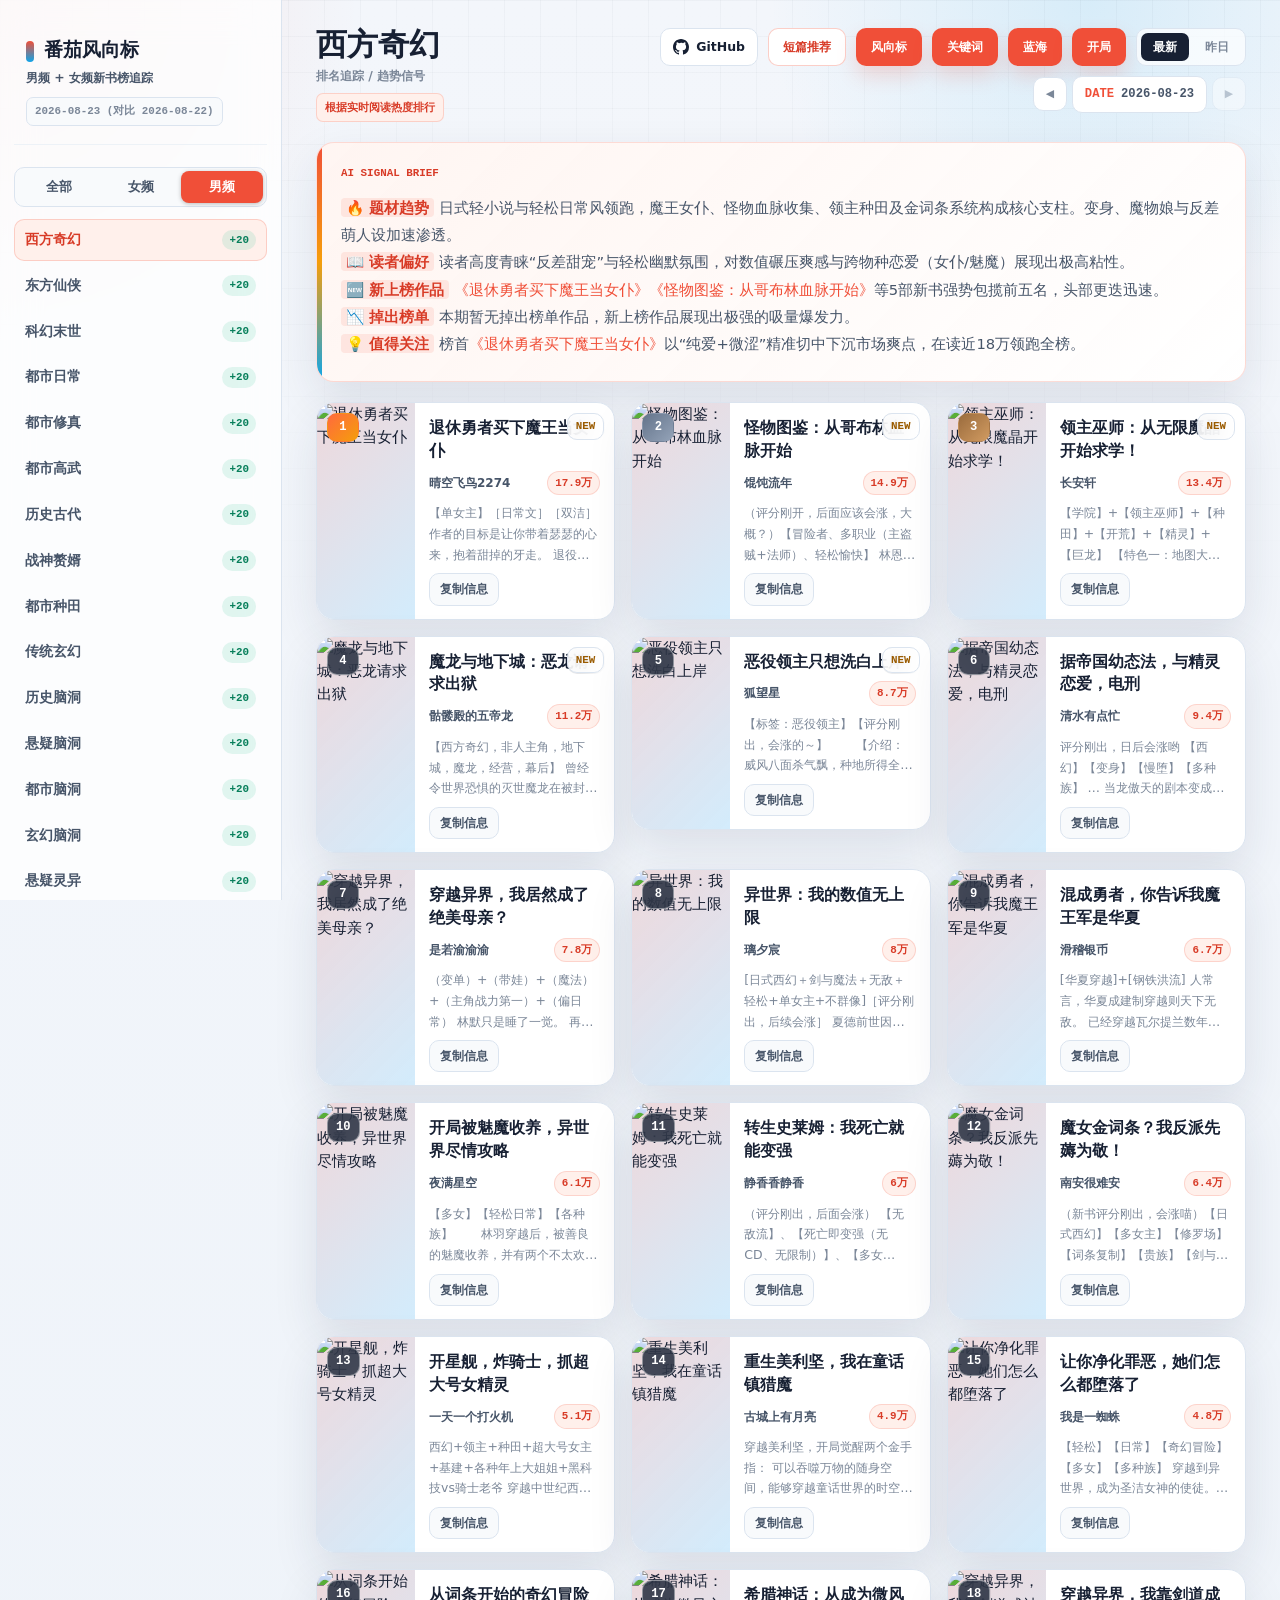
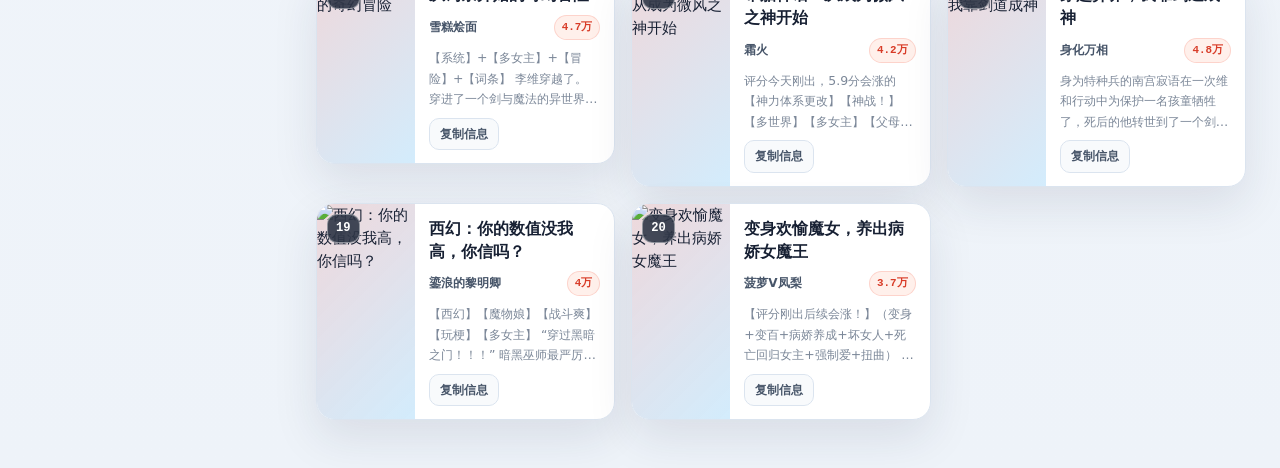
==== commit a1add248: "feat: 新增书名关键词分析 + 蓝海探测器 + 新上榜开局分析 三大作者辅助分析工具：  1. 书名关键词红利 (keyword.html)    - 统计上榜书名中高频关键词的出现频次和平均阅读" ====
--- a/index.html
+++ b/index.html
@@ -45,6 +45,9 @@
                     </a>
                     <a class="shorts-link-btn" href="shorts.html">短篇推荐</a>
                     <a class="trend-link-btn" href="trend.html">风向标</a>
+                    <a class="trend-link-btn" href="keyword.html">关键词</a>
+                    <a class="trend-link-btn" href="blueocean.html">蓝海</a>
+                    <a class="trend-link-btn" href="opening.html">开局</a>
                     <div class="date-presets" id="date-presets">
                         <button class="preset-btn active" data-preset="latest">最新</button>
                         <button class="preset-btn" data-preset="yesterday">昨日</button>
--- a/css/style.css
+++ b/css/style.css
@@ -2650,3 +2650,45 @@
         border-radius: var(--radius-lg);
     }
 }
+
+/* ========== Blue Ocean / Keyword Analysis ========== */
+.bo-blue {
+    border-left: 3px solid #3b82f6;
+    background: rgba(59, 130, 246, 0.08);
+}
+.bo-blue .bo-level {
+    color: #3b82f6;
+    font-weight: 700;
+    font-size: 0.75rem;
+    min-width: 40px;
+}
+.bo-red {
+    border-left: 3px solid #ef4444;
+    background: rgba(239, 68, 68, 0.08);
+}
+.bo-red .bo-level {
+    color: #ef4444;
+    font-weight: 700;
+    font-size: 0.75rem;
+    min-width: 40px;
+}
+.bo-normal {
+    border-left: 3px solid var(--border);
+}
+.bo-normal .bo-level {
+    color: var(--text-muted);
+    font-size: 0.75rem;
+    min-width: 40px;
+}
+.bo-blue strong { color: #60a5fa; }
+.bo-red strong { color: #f87171; }
+
+.kw-samples {
+    padding: 8px 0 8px 48px;
+    border-bottom: 1px solid var(--border);
+}
+.kw-samples .compact-row {
+    padding: 4px 0;
+    border: none;
+}
+
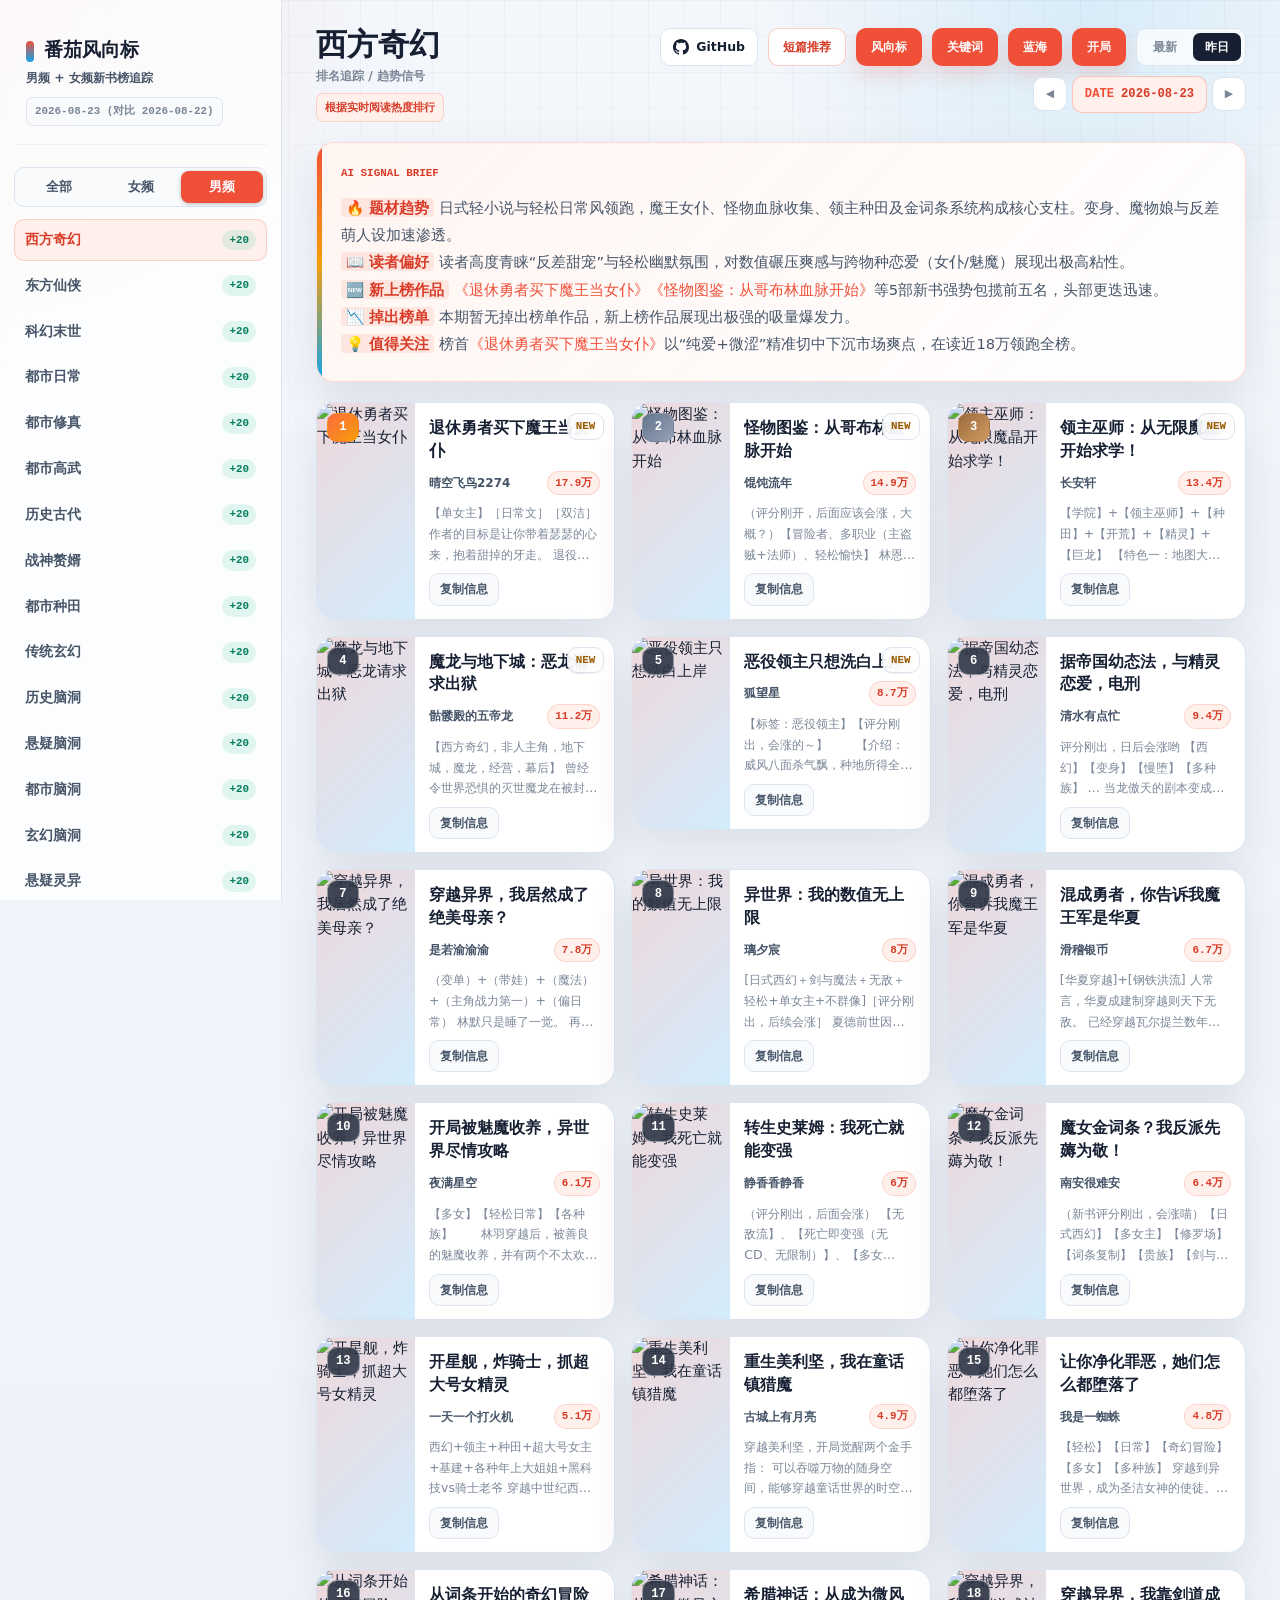
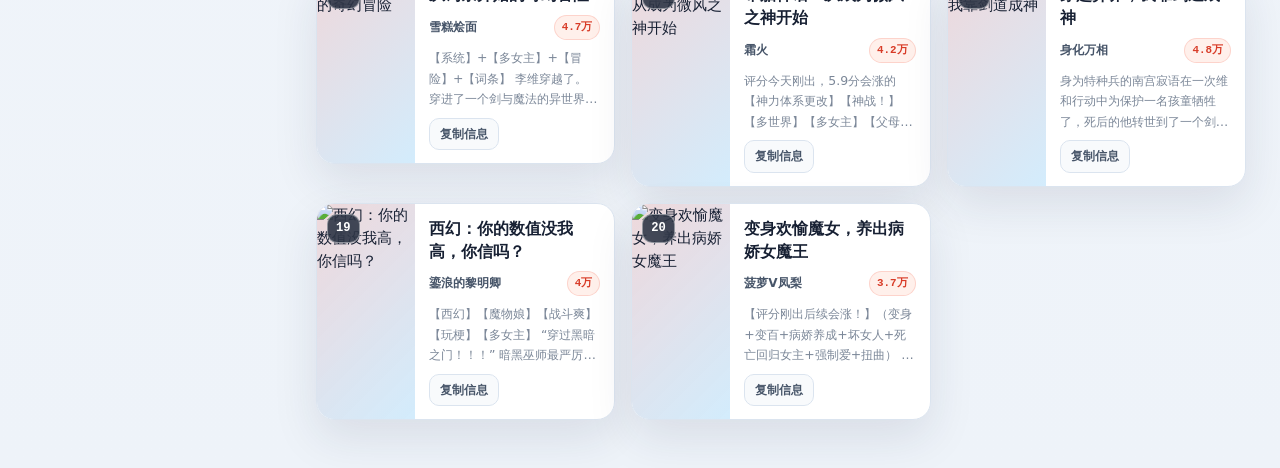
==== commit a16c6c65: "fix opening AI line breaks and book card styling, bump cache version" ====
--- a/index.html
+++ b/index.html
@@ -4,7 +4,7 @@
     <meta charset="UTF-8">
     <meta name="viewport" content="width=device-width, initial-scale=1.0">
     <title>番茄新书榜 · 风向标 | 每日男频+女频趋势追踪</title>
-    <link rel="stylesheet" href="css/style.css">
+    <link rel="stylesheet" href="css/style.css?v=20260824a">
     <meta name="description" content="番茄小说男频+女频新书榜趋势分析与风向标">
 </head>
 <body>
@@ -79,6 +79,6 @@
         </main>
     </div>
 
-    <script src="js/app.js"></script>
+    <script src="js/app.js?v=20260824a"></script>
 </body>
 </html>
--- a/css/style.css
+++ b/css/style.css
@@ -2692,3 +2692,89 @@
     border: none;
 }
 
+/* ========== Opening Analysis Page ========== */
+#op-ai {
+    line-height: 1.8;
+    font-size: 0.92rem;
+    color: var(--text-secondary);
+    padding: 4px 0;
+}
+#op-ai strong {
+    display: block;
+    margin: 16px 0 6px;
+    font-size: 1rem;
+    color: var(--text-primary);
+    border-left: 3px solid var(--accent);
+    padding-left: 10px;
+}
+#op-ai br + strong {
+    margin-top: 16px;
+}
+
+#op-ai p {
+    margin: 0 0 10px;
+    line-height: 1.75;
+}
+#op-ai p:last-child {
+    margin-bottom: 0;
+}
+#op-ai strong {
+    display: block;
+    margin: 0 0 6px;
+    font-size: 1rem;
+    color: var(--text-primary);
+    border-left: 3px solid var(--accent);
+    padding-left: 10px;
+}
+#op-ai p + p {
+    margin-top: 12px;
+}
+
+/* Opening page: full-width single-column layout */
+.market-board-single {
+    grid-template-columns: 1fr;
+}
+.market-board-single .market-summary-card {
+    grid-column: 1 / -1;
+}
+
+.op-book-item {
+    display: flex;
+    flex-direction: column;
+    gap: 3px;
+    padding: 10px 12px;
+    border: 1px solid var(--border);
+    border-radius: var(--radius-md);
+    margin-bottom: 8px;
+    transition: border-color 0.18s ease, background-color 0.18s ease;
+    text-decoration: none;
+    color: inherit;
+    background: var(--panel-solid);
+}
+.op-book-item:hover {
+    border-color: var(--accent);
+    background: var(--accent-wash);
+}
+.op-book-item .op-book-title {
+    font-weight: 660;
+    font-size: 0.96rem;
+    color: var(--text-primary);
+    line-height: 1.35;
+}
+.op-book-item .op-book-meta {
+    font-size: 0.76rem;
+    color: var(--text-muted);
+    line-height: 1.3;
+}
+.op-book-item .op-book-intro {
+    display: -webkit-box;
+    -webkit-line-clamp: 2;
+    -webkit-box-orient: vertical;
+    font-size: 0.8rem;
+    color: var(--text-muted);
+    line-height: 1.5;
+    margin-top: 4px;
+    overflow: hidden;
+}
+
+
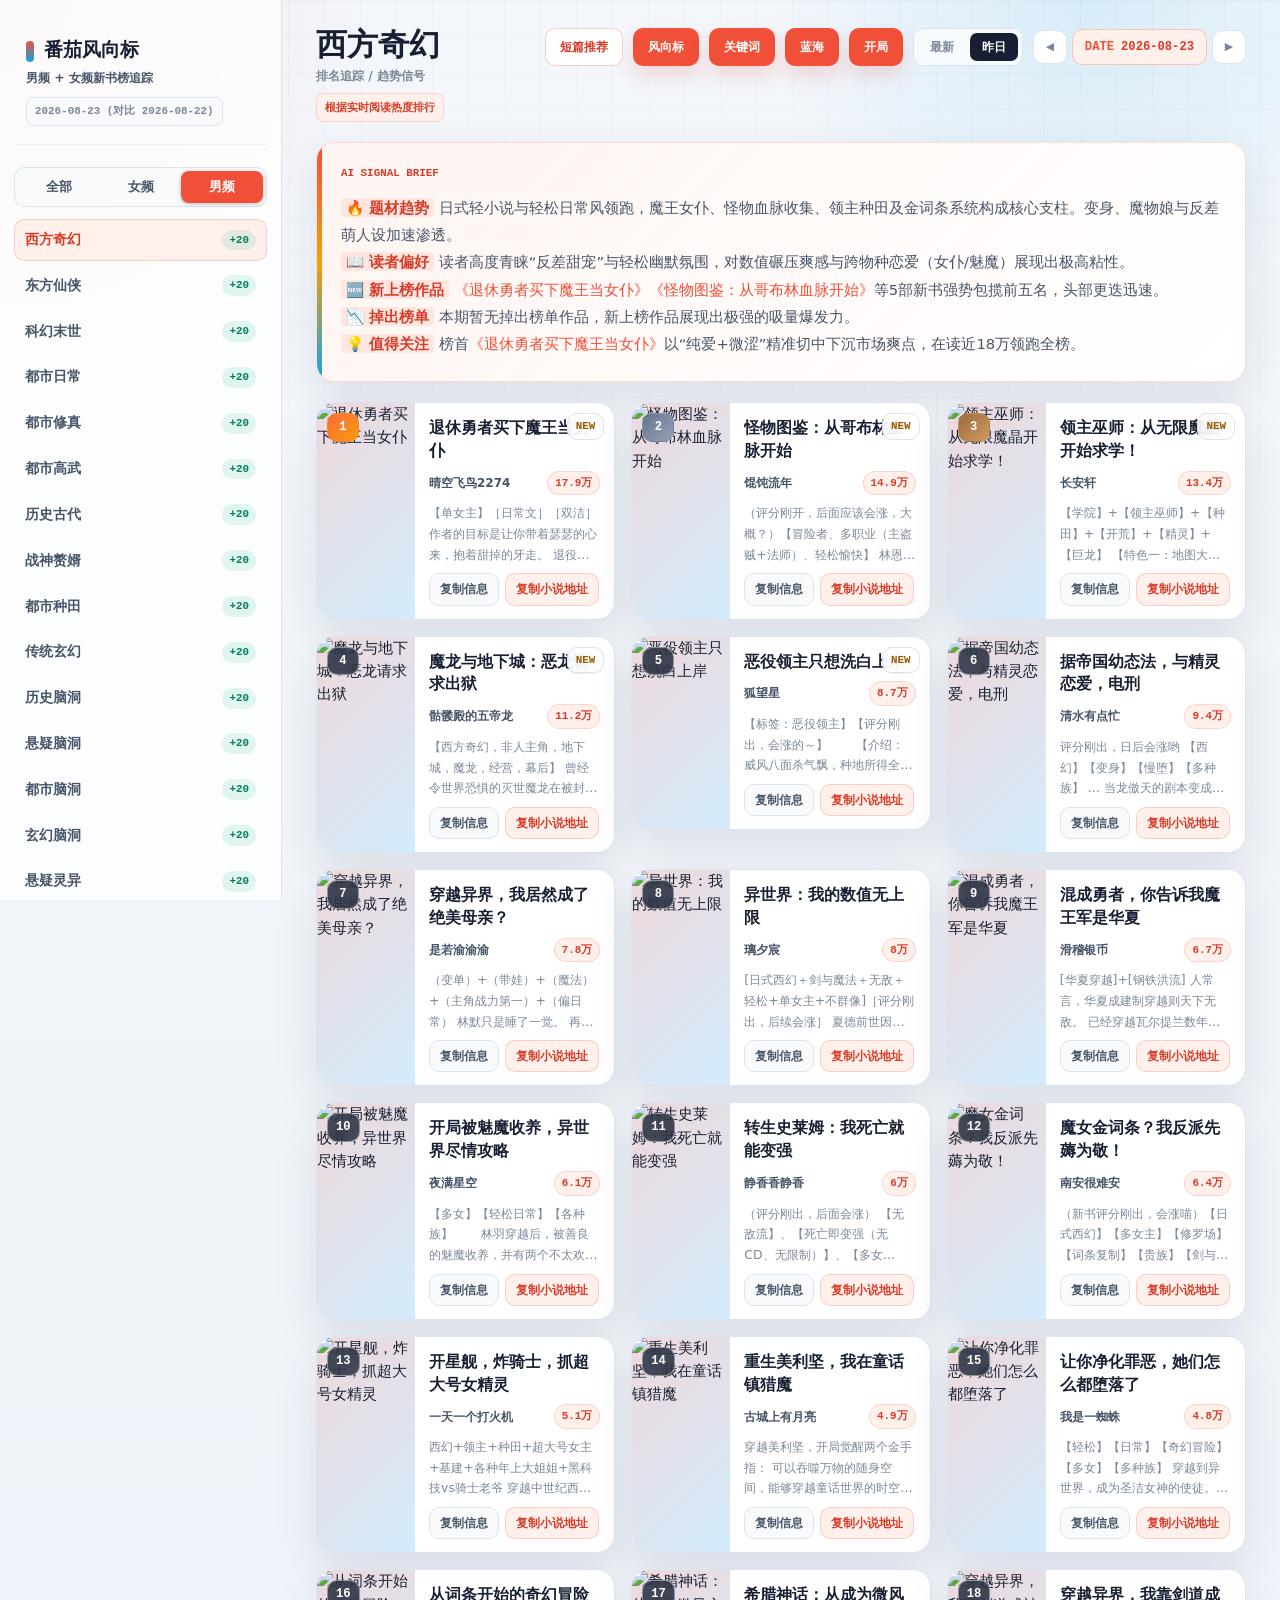
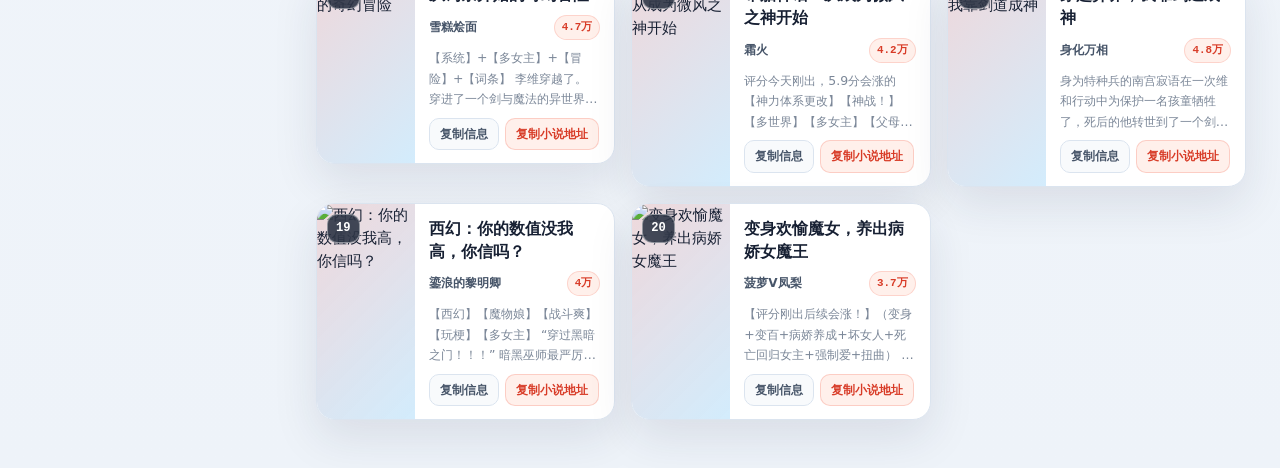
==== commit 06f303c3: "VPS-only: remove GitHub Actions/Pages, remove GitHub links, add copy book URL button" ====
--- a/index.html
+++ b/index.html
@@ -4,7 +4,7 @@
     <meta charset="UTF-8">
     <meta name="viewport" content="width=device-width, initial-scale=1.0">
     <title>番茄新书榜 · 风向标 | 每日男频+女频趋势追踪</title>
-    <link rel="stylesheet" href="css/style.css?v=20260824a">
+    <link rel="stylesheet" href="css/style.css?v=20260825a">
     <meta name="description" content="番茄小说男频+女频新书榜趋势分析与风向标">
 </head>
 <body>
@@ -37,12 +37,6 @@
                     <span class="ranking-basis-tag">根据实时阅读热度排行</span>
                 </div>
                 <div class="header-right">
-                    <a class="github-link-btn" href="https://github.com/wen1701/FanqieRankTracker" target="_blank" rel="noopener noreferrer" aria-label="打开 GitHub 仓库">
-                        <svg viewBox="0 0 16 16" aria-hidden="true" focusable="false">
-                            <path d="M8 0C3.58 0 0 3.58 0 8c0 3.54 2.29 6.53 5.47 7.59.4.07.55-.17.55-.38 0-.19-.01-.82-.01-1.49-2.01.37-2.53-.49-2.69-.94-.09-.23-.48-.94-.82-1.13-.28-.15-.68-.52-.01-.53.63-.01 1.08.58 1.23.82.72 1.21 1.87.87 2.33.66.07-.52.28-.87.51-1.07-1.78-.2-3.64-.89-3.64-3.95 0-.87.31-1.59.82-2.15-.08-.2-.36-1.02.08-2.12 0 0 .67-.21 2.2.82A7.65 7.65 0 0 1 8 3.87c.68 0 1.36.09 2 .26 1.53-1.04 2.2-.82 2.2-.82.44 1.1.16 1.92.08 2.12.51.56.82 1.27.82 2.15 0 3.07-1.87 3.75-3.65 3.95.29.25.54.73.54 1.48 0 1.07-.01 1.93-.01 2.2 0 .21.15.46.55.38A8.013 8.013 0 0 0 16 8c0-4.42-3.58-8-8-8Z"/>
-                        </svg>
-                        <span>GitHub</span>
-                    </a>
                     <a class="shorts-link-btn" href="shorts.html">短篇推荐</a>
                     <a class="trend-link-btn" href="trend.html">风向标</a>
                     <a class="trend-link-btn" href="keyword.html">关键词</a>
@@ -79,6 +73,6 @@
         </main>
     </div>
 
-    <script src="js/app.js?v=20260824a"></script>
+    <script src="js/app.js?v=20260825a"></script>
 </body>
 </html>
--- a/css/style.css
+++ b/css/style.css
@@ -398,7 +398,8 @@
 .back-link,
 .source-link-btn,
 .hot-type-row,
-.book-copy-btn {
+.book-copy-btn,
+.book-copy-url-btn {
     transition:
         background-color 0.18s ease,
         border-color 0.18s ease,
@@ -904,14 +905,45 @@
     white-space: nowrap;
 }
 
-.book-copy-btn:hover {
+.book-actions {
+    display: flex;
+    flex-wrap: wrap;
+    gap: 6px;
+    margin-top: auto;
+}
+
+.book-actions .book-copy-btn,
+.book-copy-url-btn {
+    width: max-content;
+    max-width: 100%;
+    margin-top: 0;
+    padding: 6px 10px;
+    border: 1px solid var(--border);
+    border-radius: var(--radius-md);
+    background: var(--surface-soft);
+    color: var(--text-secondary);
+    cursor: pointer;
+    font-size: 0.74rem;
+    font-weight: 720;
+    white-space: nowrap;
+}
+
+.book-copy-url-btn {
+    background: var(--accent-wash);
+    color: var(--accent-strong);
+    border-color: rgba(240, 79, 56, 0.22);
+}
+
+.book-copy-btn:hover,
+.book-copy-url-btn:hover {
     border-color: rgba(240, 79, 56, 0.28);
     background: var(--accent-wash);
     color: var(--accent-strong);
     transform: translateY(-1px);
 }
 
-.book-copy-btn.copied {
+.book-copy-btn.copied,
+.book-copy-url-btn.copied {
     border-color: rgba(16, 185, 129, 0.24);
     background: var(--green-soft);
     color: #087f5b;
@@ -2712,7 +2744,7 @@
 }
 
 #op-ai p {
-    margin: 0 0 10px;
+    margin: 0 0 14px;
     line-height: 1.75;
 }
 #op-ai p:last-child {
@@ -2720,14 +2752,26 @@
 }
 #op-ai strong {
     display: block;
-    margin: 0 0 6px;
-    font-size: 1rem;
+    margin: 0 0 8px;
+    font-size: 1.02rem;
     color: var(--text-primary);
     border-left: 3px solid var(--accent);
     padding-left: 10px;
 }
 #op-ai p + p {
-    margin-top: 12px;
+    margin-top: 16px;
+}
+#op-ai .op-ai-list {
+    margin: 8px 0 0 4px;
+    padding-left: 22px;
+    color: var(--text-secondary);
+    line-height: 1.7;
+}
+#op-ai .op-ai-list li {
+    margin-bottom: 8px;
+}
+#op-ai .op-ai-list li:last-child {
+    margin-bottom: 0;
 }
 
 /* Opening page: full-width single-column layout */
